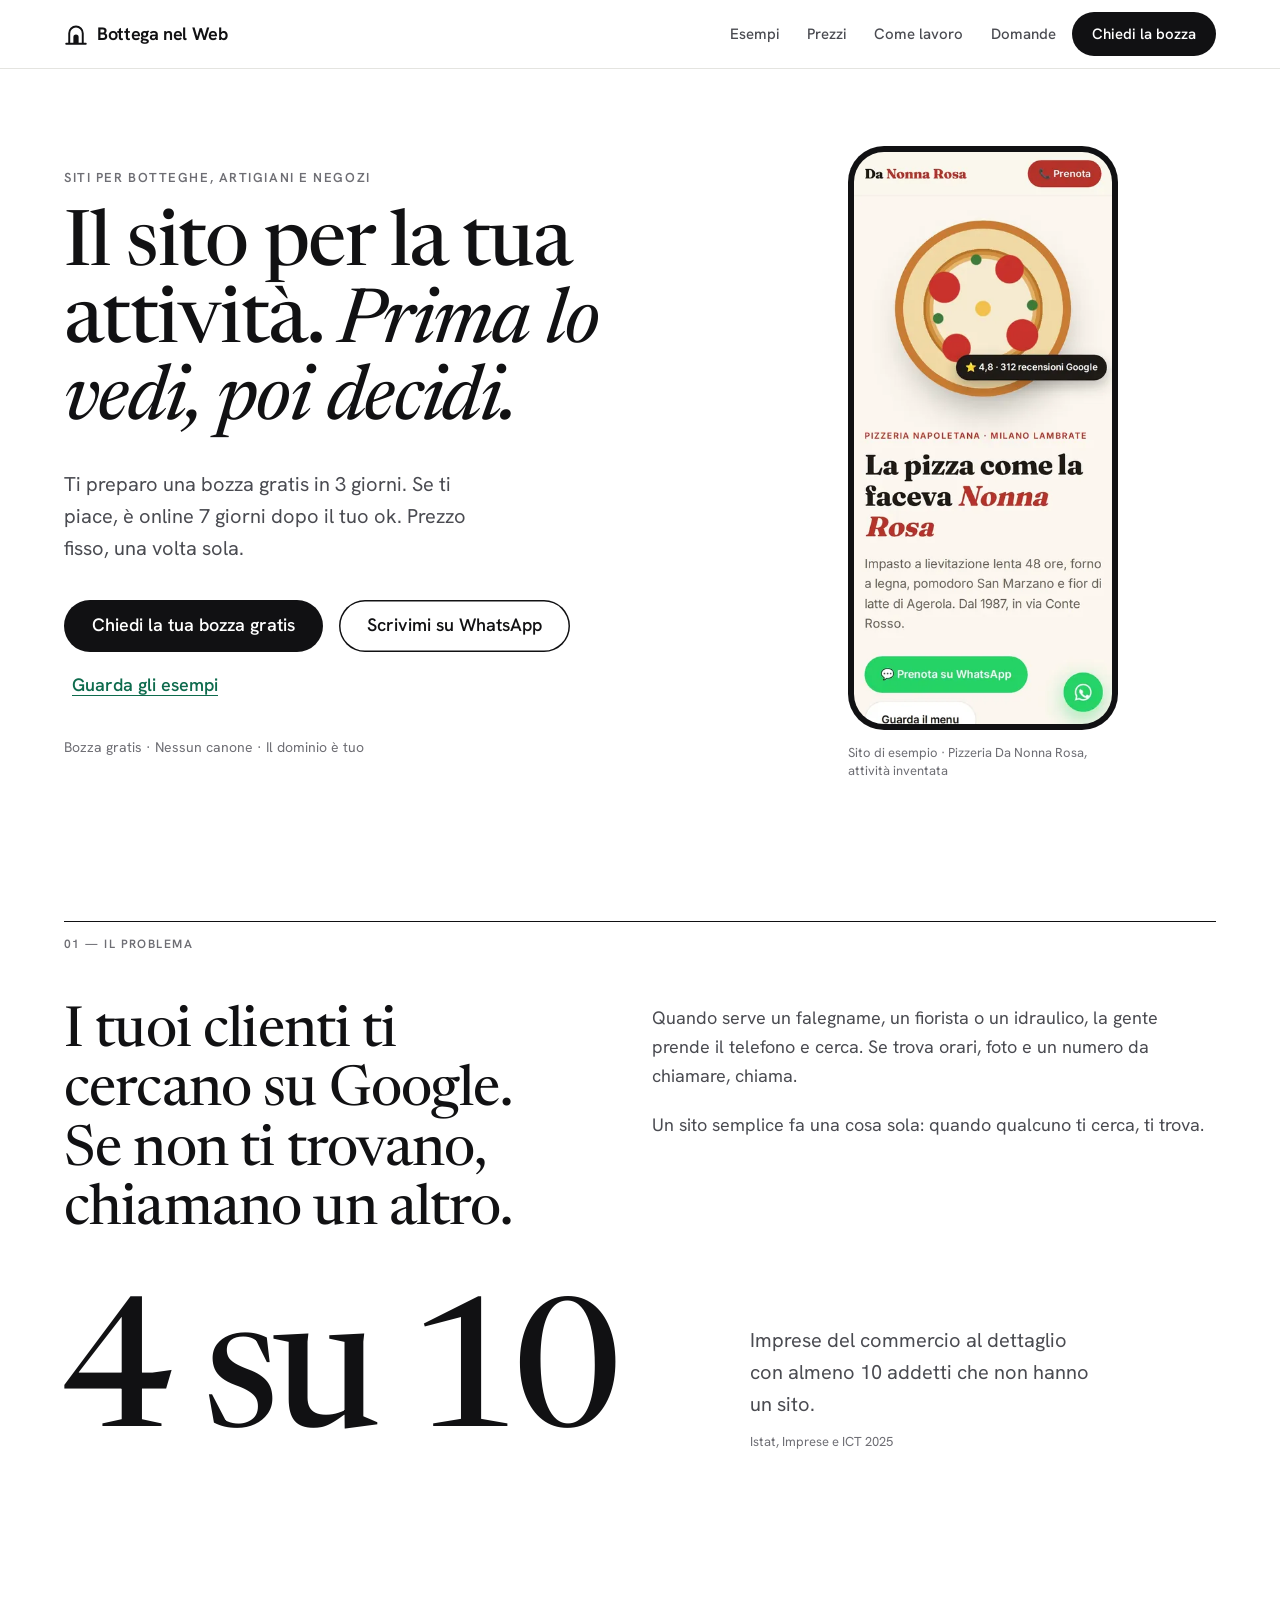
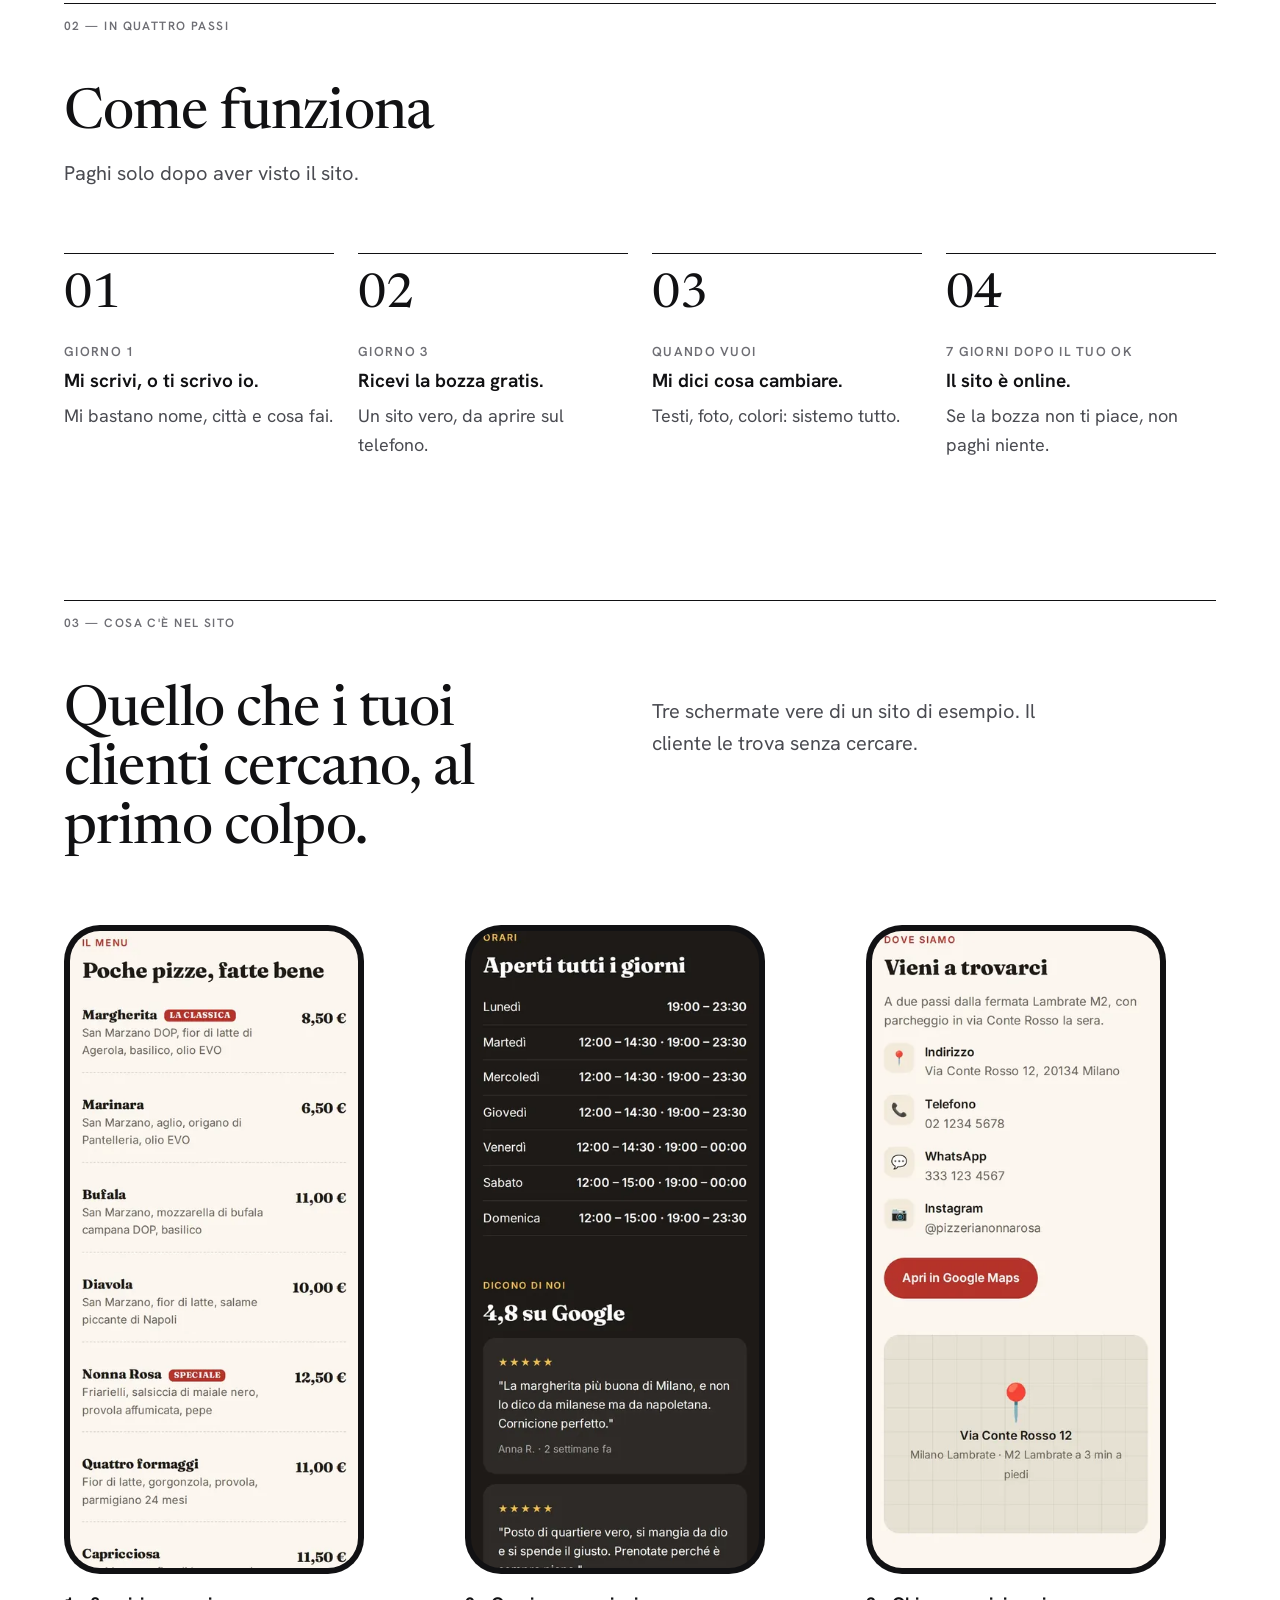
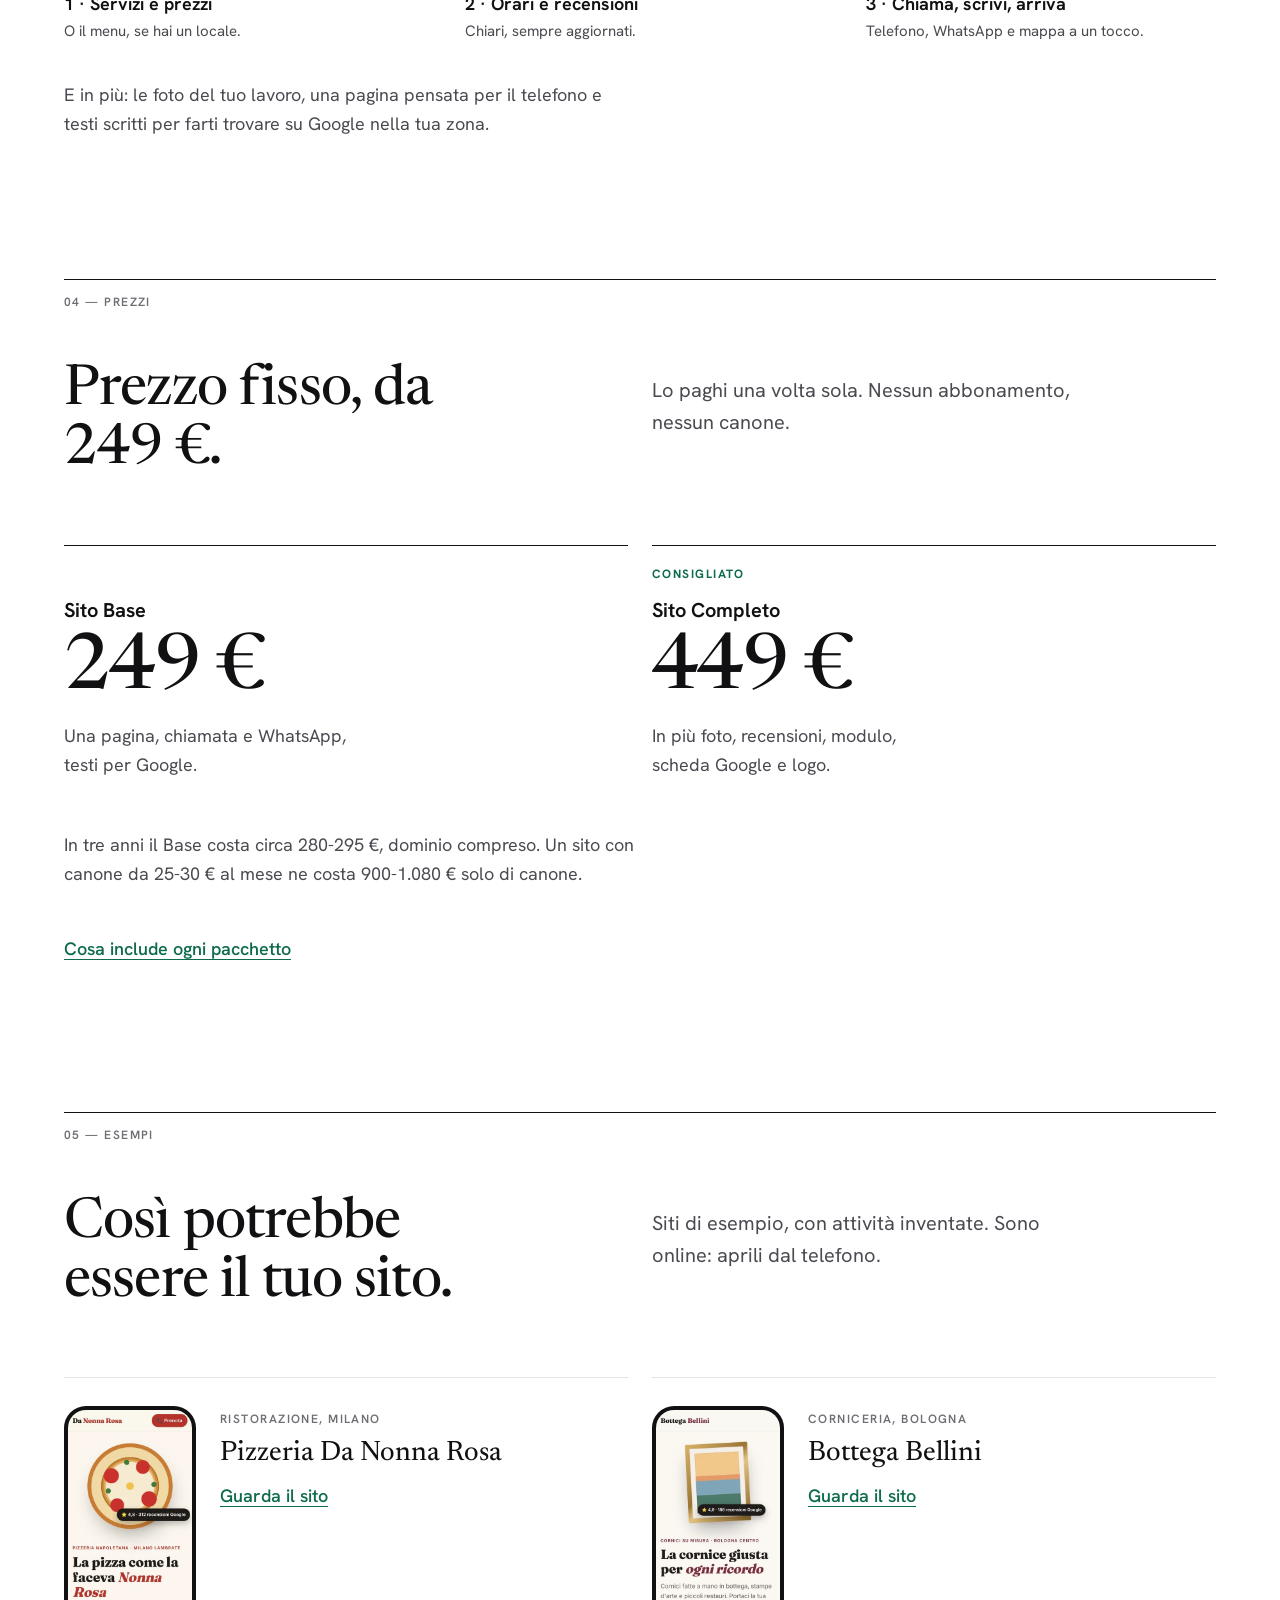
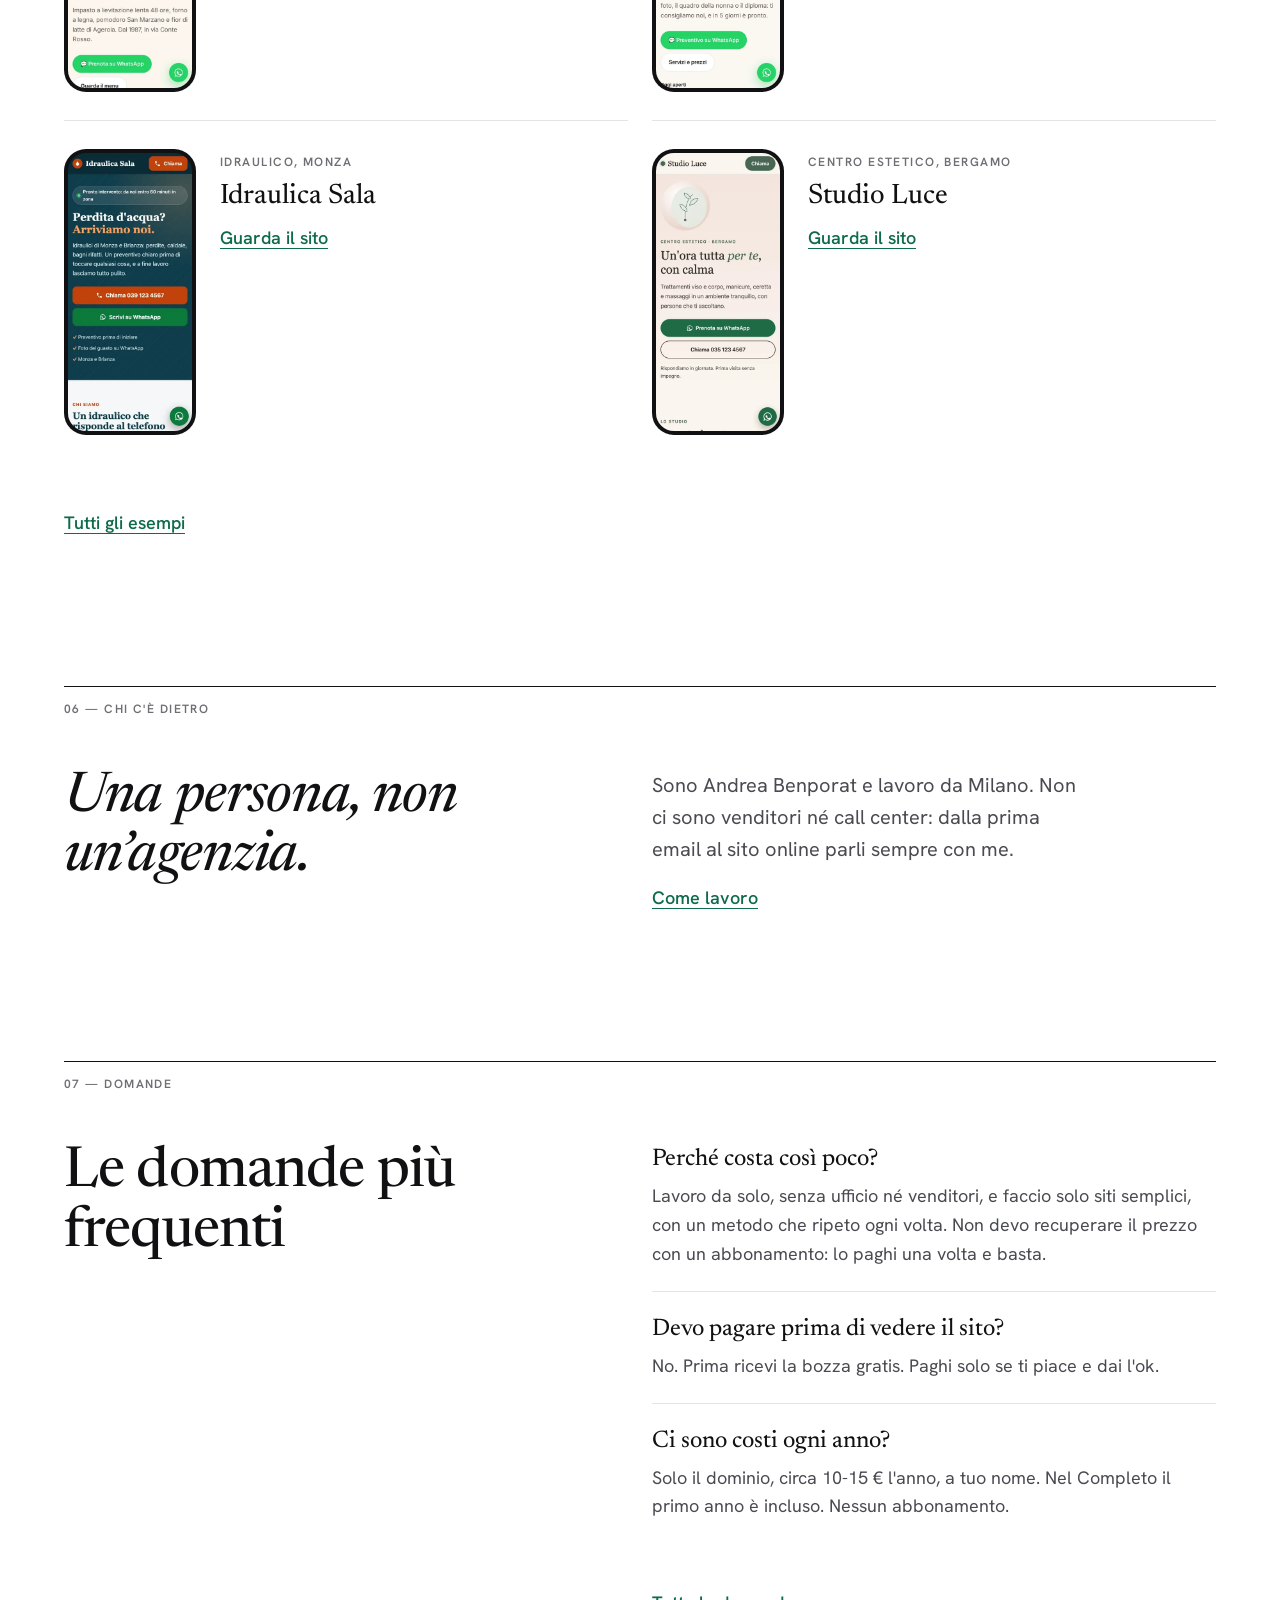
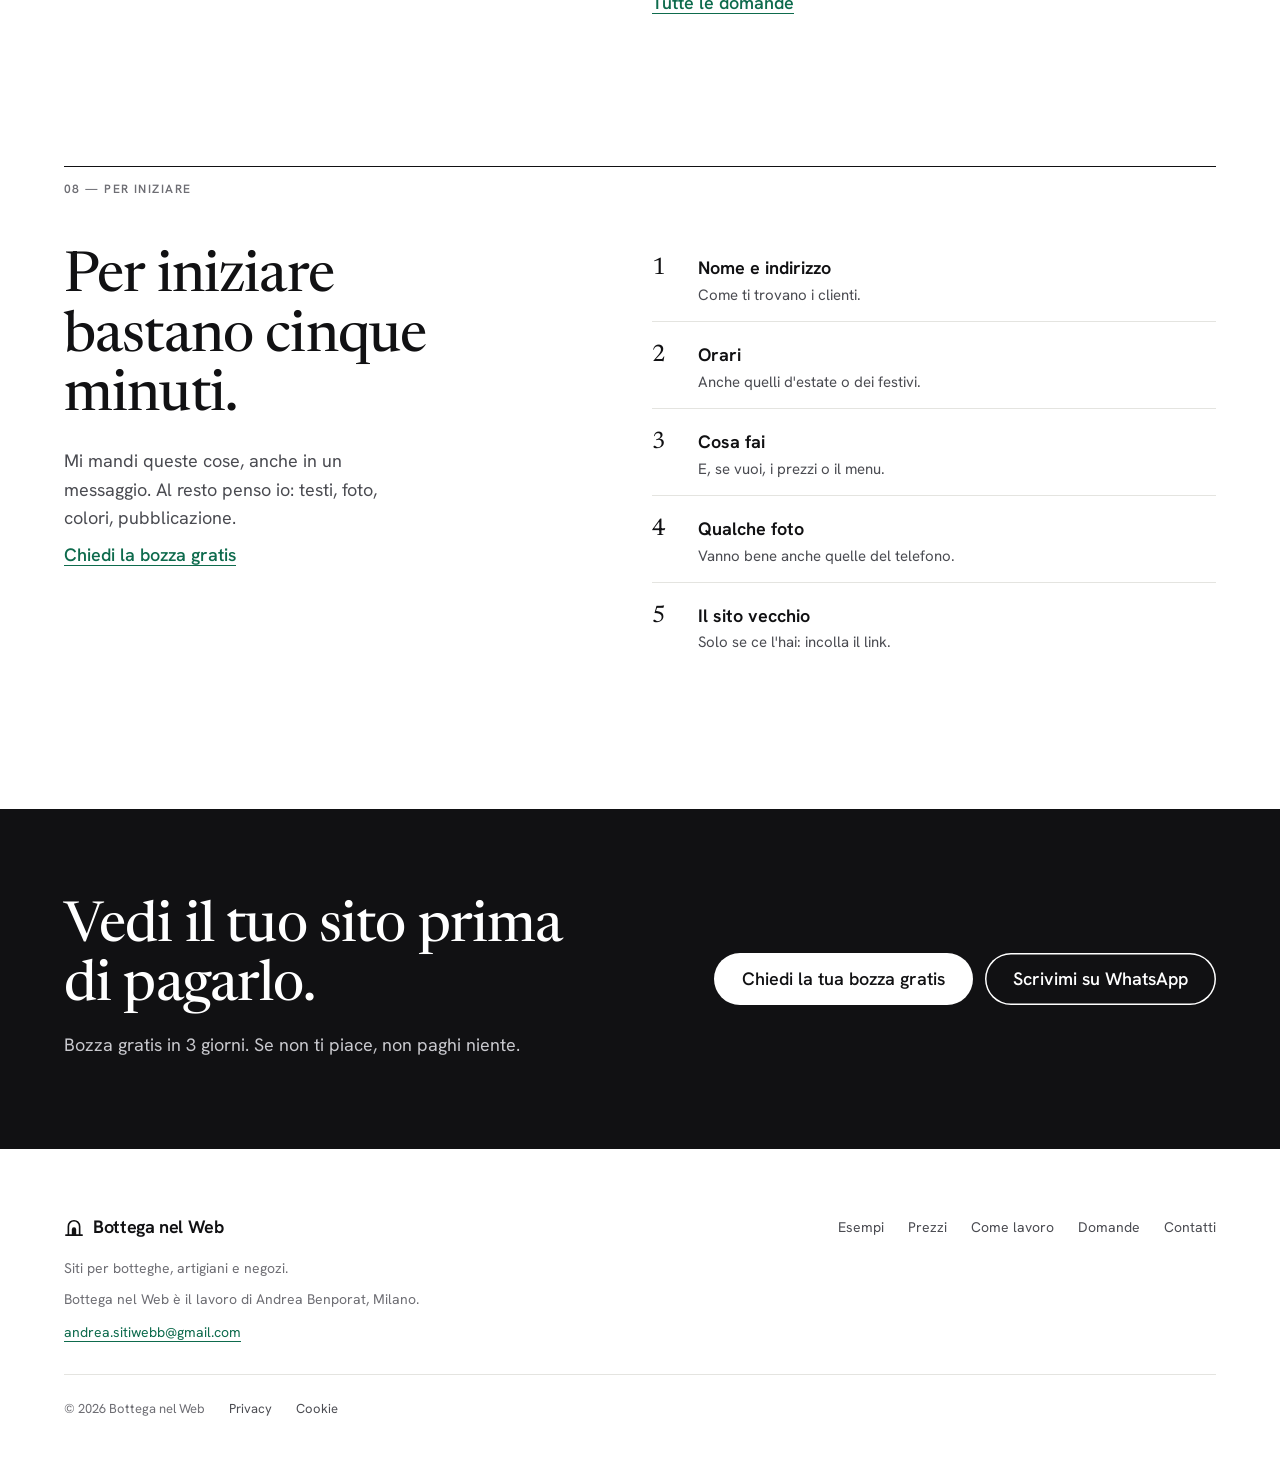
==== index.html @ 360e37e7 "Sito Bottega nel Web, stile Editoriale raffinato (anteprima)" ====
<!doctype html>
<html lang="it">
<head>
<meta charset="utf-8">
<meta name="viewport" content="width=device-width, initial-scale=1">
<title>Siti web per negozi e artigiani a prezzo fisso | Bottega nel Web</title>
<meta name="description" content="Un sito semplice e bello per la tua attività. Bozza gratis in 3 giorni, prezzo fisso, nessun abbonamento. Lo vedi prima di pagare.">
<meta name="robots" content="noindex, nofollow">
<meta name="theme-color" content="#FFFFFF">
<meta property="og:type" content="website">
<meta property="og:locale" content="it_IT">
<meta property="og:site_name" content="Bottega nel Web">
<meta property="og:title" content="Il sito per la tua attività. Prima lo vedi, poi decidi.">
<meta property="og:description" content="Bozza gratis in 3 giorni. Prezzo fisso, una volta sola.">
<meta property="og:url" content="https://benpo-python.github.io/bozza-sito-editoriale/">
<meta property="og:image" content="https://benpo-python.github.io/bozza-sito-editoriale/img/og-image.png">
<meta property="og:image:width" content="1200">
<meta property="og:image:height" content="630">
<meta property="og:image:alt" content="Bottega nel Web: il sito per la tua attività. Prima lo vedi, poi decidi.">
<meta name="twitter:card" content="summary_large_image">
<link rel="icon" href="img/favicon.svg" type="image/svg+xml">
<link rel="icon" href="img/favicon-32.png" sizes="32x32" type="image/png">
<link rel="apple-touch-icon" href="img/apple-touch-icon.png">
<link rel="preload" href="assets/font/newsreader.woff2" as="font" type="font/woff2" crossorigin>
<link rel="stylesheet" href="assets/stile.css">
<script type="application/ld+json">{"@context": "https://schema.org", "@type": "ProfessionalService", "name": "Bottega nel Web", "url": "https://benpo-python.github.io/bozza-sito-editoriale/", "email": "andrea.sitiwebb@gmail.com", "areaServed": {"@type": "Country", "name": "Italia"}, "description": "Siti web semplici per botteghe, artigiani e negozi. Bozza gratis in 3 giorni, prezzo fisso, nessun abbonamento.", "logo": "https://benpo-python.github.io/bozza-sito-editoriale/img/simbolo.svg"}</script>
</head>
<body>
<a class="skip" href="#contenuto">Vai al contenuto</a>
<nav class="barra" aria-label="Principale"><div class="wrap">
<a class="logo" href="./"><svg width="24" height="24" viewBox="0 0 32 32" aria-hidden="true"><path d="M7 29V15a9 9 0 0 1 18 0v14" fill="none" stroke="currentColor" stroke-width="2.6"/><path d="M3 29h26" stroke="currentColor" stroke-width="2.6" stroke-linecap="round"/><path d="M12.5 29v-9a3.5 3.5 0 0 1 7 0v9z" fill="currentColor"/></svg><span>Bottega nel Web</span></a>
<span class="spazio" aria-hidden="true"></span>
<div class="voci"><a href="esempi/">Esempi</a><a href="prezzi/">Prezzi</a><a href="come-lavoro/">Come lavoro</a><a href="domande/">Domande</a></div>
<a class="btn" href="contatti/">Chiedi la bozza</a>
<button class="apri" type="button" aria-label="Apri il menu" aria-expanded="false" aria-controls="menu"><svg width="18" height="12" viewBox="0 0 18 12" aria-hidden="true"><path d="M1 1h16M1 11h16" stroke="currentColor" stroke-width="1.8" stroke-linecap="round"/></svg></button>
</div></nav>
<div class="menu" id="menu" role="dialog" aria-modal="true" aria-label="Menu">
<div class="menu-testa"><a class="logo" href="./"><svg width="24" height="24" viewBox="0 0 32 32" aria-hidden="true"><path d="M7 29V15a9 9 0 0 1 18 0v14" fill="none" stroke="currentColor" stroke-width="2.6"/><path d="M3 29h26" stroke="currentColor" stroke-width="2.6" stroke-linecap="round"/><path d="M12.5 29v-9a3.5 3.5 0 0 1 7 0v9z" fill="currentColor"/></svg><span>Bottega nel Web</span></a>
<button class="apri chiudi" type="button" aria-label="Chiudi il menu" style="display:flex"><svg width="14" height="14" viewBox="0 0 14 14" aria-hidden="true"><path d="M1 1l12 12M13 1L1 13" stroke="currentColor" stroke-width="1.8" stroke-linecap="round"/></svg></button></div>
<nav aria-label="Menu da telefono"><a href="./">Home</a><a href="esempi/">Esempi</a><a href="prezzi/">Prezzi</a><a href="come-lavoro/">Come lavoro</a><a href="domande/">Domande</a><a href="contatti/">Contatti</a></nav>
<a class="btn" href="contatti/">Chiedi la tua bozza gratis</a></div>
<main id="contenuto">
<header class="hero"><div class="wrap">
<div class="hero-griglia">
<div class="hero-testo">
<p class="occhiello">Siti per botteghe, artigiani e negozi</p>
<h1 class="h1">Il sito per la tua attività. <em>Prima lo vedi, poi decidi.</em></h1>
<p class="lead">Ti preparo una bozza gratis in 3 giorni. Se ti piace, è online 7 giorni dopo il tuo ok. Prezzo fisso, una volta sola.</p>
<div class="azioni"><a class="btn" href="contatti/">Chiedi la tua bozza gratis</a><a class="btn btn-wa" href="https://wa.me/393755681862?text=Ciao%20Andrea%2C%20vorrei%20la%20bozza%20gratis%20per%E2%80%A6">Scrivimi su WhatsApp</a><a class="link" href="esempi/">Guarda gli esempi</a></div>
<p class="garanzie">Bozza gratis · Nessun canone · Il dominio è tuo</p>
</div>
<figure class="hero-fig"><div class="vetro"><img src="img/nr-hero.webp" srcset="img/nr-hero-400.webp 400w, img/nr-hero.webp 780w" sizes="(max-width: 900px) 220px, 300px" srcset="img/nr-hero-400.webp 400w, img/nr-hero.webp 780w" sizes="(max-width: 900px) 220px, 300px" alt="Sito di esempio della Pizzeria Da Nonna Rosa, visto da telefono" width="780" height="1688" fetchpriority="high"></div><figcaption>Sito di esempio · Pizzeria Da Nonna Rosa, attività inventata</figcaption></figure>
</div>
</div></header>

<section class="rv sez problema"><div class="wrap">
<p class="et"><span class="n">01</span><span class="sep"> — </span>Il problema</p>
<div class="sez-g">
<div class="sez-t"><h2 class="h2">I tuoi clienti ti cercano su Google. Se non ti trovano, chiamano un altro.</h2></div>
<div class="sez-c due"><p>Quando serve un falegname, un fiorista o un idraulico, la gente prende il telefono e cerca. Se trova orari, foto e un numero da chiamare, chiama.</p><p>Un sito semplice fa una cosa sola: quando qualcuno ti cerca, ti trova.</p></div>
</div>
<div class="dato"><p class="num">4 su 10</p><div class="dato-t"><p class="did">Imprese del commercio al dettaglio con almeno 10 addetti che non hanno un sito.</p><p class="fonte">Istat, Imprese e ICT 2025</p></div></div>
</div></section>

<section class="rv sez alt" id="come"><div class="wrap">
<p class="et"><span class="n">02</span><span class="sep"> — </span>In quattro passi</p>
<div class="sez-g"><div class="sez-t"><h2 class="h2">Come funziona</h2><p class="sub">Paghi solo dopo aver visto il sito.</p></div></div>
<ol class="passi">
<li><span class="quando">Giorno 1</span><b class="titolo">Mi scrivi, o ti scrivo io.</b><i class="pt" aria-hidden="true"></i><span class="desc">Mi bastano nome, città e cosa fai.</span></li>
<li><span class="quando">Giorno 3</span><b class="titolo">Ricevi la bozza gratis.</b><i class="pt" aria-hidden="true"></i><span class="desc">Un sito vero, da aprire sul telefono.</span></li>
<li><span class="quando">Quando vuoi</span><b class="titolo">Mi dici cosa cambiare.</b><i class="pt" aria-hidden="true"></i><span class="desc">Testi, foto, colori: sistemo tutto.</span></li>
<li><span class="quando">7 giorni dopo il tuo ok</span><b class="titolo">Il sito è online.</b><i class="pt" aria-hidden="true"></i><span class="desc">Se la bozza non ti piace, non paghi niente.</span></li>
</ol>
</div></section>

<section class="rv sez cosa"><div class="wrap">
<p class="et"><span class="n">03</span><span class="sep"> — </span>Cosa c'è nel sito</p>
<div class="sez-g"><div class="sez-t"><h2 class="h2">Quello che i tuoi clienti cercano, al primo colpo.</h2></div>
<div class="sez-c"><p class="sub">Tre schermate vere di un sito di esempio. Il cliente le trova senza cercare.</p></div></div>
</div>
<div class="riga" tabindex="0" role="group" aria-label="Tre schermate di un sito di esempio"><div class="riga-in">
<figure><div class="vetro"><img src="img/nr-menu.webp" srcset="img/nr-menu-400.webp 400w, img/nr-menu.webp 780w" sizes="(max-width: 900px) 220px, 300px" srcset="img/nr-menu-400.webp 400w, img/nr-menu.webp 780w" sizes="(max-width: 900px) 200px, 300px" alt="Il menu con i prezzi in un sito di esempio" width="780" height="1688" loading="lazy"></div><figcaption><b>Servizi e prezzi</b><span>O il menu, se hai un locale.</span></figcaption></figure>
<figure><div class="vetro"><img src="img/nr-orari.webp" srcset="img/nr-orari-400.webp 400w, img/nr-orari.webp 780w" sizes="(max-width: 900px) 220px, 300px" srcset="img/nr-orari-400.webp 400w, img/nr-orari.webp 780w" sizes="(max-width: 900px) 200px, 300px" alt="Gli orari e le recensioni Google in un sito di esempio" width="780" height="1688" loading="lazy"></div><figcaption><b>Orari e recensioni</b><span>Chiari, sempre aggiornati.</span></figcaption></figure>
<figure><div class="vetro"><img src="img/nr-dove.webp" srcset="img/nr-dove-400.webp 400w, img/nr-dove.webp 780w" sizes="(max-width: 900px) 220px, 300px" srcset="img/nr-dove-400.webp 400w, img/nr-dove.webp 780w" sizes="(max-width: 900px) 200px, 300px" alt="Indirizzo, telefono, WhatsApp e mappa in un sito di esempio" width="780" height="1688" loading="lazy"></div><figcaption><b>Chiama, scrivi, arriva</b><span>Telefono, WhatsApp e mappa a un tocco.</span></figcaption></figure>
</div></div>
<div class="wrap"><p class="piu">E in più: le foto del tuo lavoro, una pagina pensata per il telefono e testi scritti per farti trovare su Google nella tua zona.</p></div>
</section>

<section class="rv sez alt" id="prezzi"><div class="wrap">
<p class="et"><span class="n">04</span><span class="sep"> — </span>Prezzi</p>
<div class="sez-g"><div class="sez-t"><h2 class="h2">Prezzo fisso, da 249&nbsp;€.</h2></div>
<div class="sez-c"><p class="sub">Lo paghi una volta sola. Nessun abbonamento, nessun canone.</p></div></div>
<div class="cartelli">
<article class="cartello"><p class="cons" aria-hidden="true">&nbsp;</p><h3>Sito Base</h3><p class="prezzo">249 €</p><p class="rg">Una pagina, chiamata e WhatsApp, testi per Google.</p></article>
<article class="cartello consigliato"><p class="cons">Consigliato</p><h3>Sito Completo</h3><p class="prezzo">449 €</p><p class="rg">In più foto, recensioni, modulo, scheda Google e logo.</p></article>
</div>
<p class="riga-anni">In tre anni il Base costa circa 280-295 €, dominio compreso. Un sito con canone da 25-30 € al mese ne costa 900-1.080 € solo di canone.</p>
<p class="vai-link"><a class="link" href="prezzi/">Cosa include ogni pacchetto</a></p>
</div></section>

<section class="rv sez" id="esempi"><div class="wrap">
<p class="et"><span class="n">05</span><span class="sep"> — </span>Esempi</p>
<div class="sez-g"><div class="sez-t"><h2 class="h2">Così potrebbe essere il tuo sito.</h2></div>
<div class="sez-c"><p class="sub">Siti di esempio, con attività inventate. Sono online: aprili dal telefono.</p></div></div>
<div class="demo"><a class="demo-c" href="https://benpo-python.github.io/demo-pizzeria/"><div class="vetro"><img src="img/nr-hero.webp" srcset="img/nr-hero-400.webp 400w, img/nr-hero.webp 780w" sizes="(max-width: 900px) 220px, 300px" srcset="img/nr-hero-400.webp 400w, img/nr-hero.webp 780w" sizes="(max-width: 900px) 150px, 150px" alt="Pagina iniziale del sito di esempio Da Nonna Rosa" width="780" height="1688" loading="lazy"></div><span class="demo-t"><span class="cat">Ristorazione, Milano</span><span class="nome">Pizzeria Da Nonna Rosa</span><span class="vai">Guarda il sito</span></span></a><a class="demo-c" href="https://benpo-python.github.io/negozio-demo/"><div class="vetro"><img src="img/bl-hero.webp" srcset="img/bl-hero-400.webp 400w, img/bl-hero.webp 780w" sizes="(max-width: 900px) 220px, 300px" srcset="img/bl-hero-400.webp 400w, img/bl-hero.webp 780w" sizes="(max-width: 900px) 150px, 150px" alt="Pagina iniziale del sito di esempio Bottega Bellini" width="780" height="1688" loading="lazy"></div><span class="demo-t"><span class="cat">Corniceria, Bologna</span><span class="nome">Bottega Bellini</span><span class="vai">Guarda il sito</span></span></a><a class="demo-c" href="https://benpo-python.github.io/demo-idraulico/"><div class="vetro"><img src="img/id-hero.webp" srcset="img/id-hero-400.webp 400w, img/id-hero.webp 780w" sizes="(max-width: 900px) 220px, 300px" srcset="img/id-hero-400.webp 400w, img/id-hero.webp 780w" sizes="(max-width: 900px) 150px, 150px" alt="Pagina iniziale del sito di esempio Idraulica Sala" width="780" height="1688" loading="lazy"></div><span class="demo-t"><span class="cat">Idraulico, Monza</span><span class="nome">Idraulica Sala</span><span class="vai">Guarda il sito</span></span></a><a class="demo-c" href="https://benpo-python.github.io/demo-estetica/"><div class="vetro"><img src="img/es-hero.webp" srcset="img/es-hero-400.webp 400w, img/es-hero.webp 780w" sizes="(max-width: 900px) 220px, 300px" srcset="img/es-hero-400.webp 400w, img/es-hero.webp 780w" sizes="(max-width: 900px) 150px, 150px" alt="Pagina iniziale del sito di esempio Studio Luce" width="780" height="1688" loading="lazy"></div><span class="demo-t"><span class="cat">Centro estetico, Bergamo</span><span class="nome">Studio Luce</span><span class="vai">Guarda il sito</span></span></a></div>
<p class="vai-link"><a class="link" href="esempi/">Tutti gli esempi</a></p>
</div></section>

<section class="rv sez alt chi"><div class="wrap">
<p class="et"><span class="n">06</span><span class="sep"> — </span>Chi c'è dietro</p>
<div class="sez-g"><div class="sez-t"><h2 class="h2">Una persona, non un&rsquo;agenzia.</h2></div>
<div class="sez-c"><p class="p">Sono Andrea Benporat e lavoro da Milano. Non ci sono venditori né call center: dalla prima email al sito online parli sempre con me.</p><p><a class="link" href="come-lavoro/">Come lavoro</a></p></div></div>
</div></section>

<section class="rv sez" id="domande"><div class="wrap">
<p class="et"><span class="n">07</span><span class="sep"> — </span>Domande</p>
<div class="sez-g"><div class="sez-t"><h2 class="h2">Le domande più frequenti</h2></div>
<div class="sez-c"><div class="domande">
<div><h3>Perché costa così poco?</h3><p>Lavoro da solo, senza ufficio né venditori, e faccio solo siti semplici, con un metodo che ripeto ogni volta. Non devo recuperare il prezzo con un abbonamento: lo paghi una volta e basta.</p></div>
<div><h3>Devo pagare prima di vedere il sito?</h3><p>No. Prima ricevi la bozza gratis. Paghi solo se ti piace e dai l'ok.</p></div>
<div><h3>Ci sono costi ogni anno?</h3><p>Solo il dominio, circa 10-15 € l'anno, a tuo nome. Nel Completo il primo anno è incluso. Nessun abbonamento.</p></div>
</div><p class="vai-link"><a class="link" href="domande/">Tutte le domande</a></p></div></div>
</div></section>

<section class="rv sez alt"><div class="wrap">
<p class="et"><span class="n">08</span><span class="sep"> — </span>Per iniziare</p>
<div class="sez-g serve">
<div class="sez-t"><h2 class="h2">Per iniziare bastano cinque minuti.</h2><p class="p">Mi mandi queste cose, anche in un messaggio. Al resto penso io: testi, foto, colori, pubblicazione.</p><p><a class="link" href="contatti/">Chiedi la bozza gratis</a></p></div>
<ol class="sez-c elenco">
<li><span class="nn">1</span><span><b>Nome e indirizzo</b><small>Come ti trovano i clienti.</small></span></li>
<li><span class="nn">2</span><span><b>Orari</b><small>Anche quelli d'estate o dei festivi.</small></span></li>
<li><span class="nn">3</span><span><b>Cosa fai</b><small>E, se vuoi, i prezzi o il menu.</small></span></li>
<li><span class="nn">4</span><span><b>Qualche foto</b><small>Vanno bene anche quelle del telefono.</small></span></li>
<li><span class="nn">5</span><span><b>Il sito vecchio</b><small>Solo se ce l'hai: incolla il link.</small></span></li>
</ol></div>
</div></section>

<section class="rv scura"><div class="wrap chiusura">
<div><h2 class="h2">Vedi il tuo sito prima di pagarlo.</h2><p>Bozza gratis in 3 giorni. Se non ti piace, non paghi niente.</p></div>
<div class="chiusura-az"><a class="btn btn-chiaro" href="contatti/">Chiedi la tua bozza gratis</a><a class="btn btn-wa" href="https://wa.me/393755681862?text=Ciao%20Andrea%2C%20vorrei%20la%20bozza%20gratis%20per%E2%80%A6">Scrivimi su WhatsApp</a></div>
</div></section>

</main>
<footer class="piede"><div class="wrap">
<div class="riga1"><div class="marchio"><a class="logo" href="./"><svg width="20" height="20" viewBox="0 0 32 32" aria-hidden="true"><path d="M7 29V15a9 9 0 0 1 18 0v14" fill="none" stroke="currentColor" stroke-width="2.6"/><path d="M3 29h26" stroke="currentColor" stroke-width="2.6" stroke-linecap="round"/><path d="M12.5 29v-9a3.5 3.5 0 0 1 7 0v9z" fill="currentColor"/></svg><span>Bottega nel Web</span></a><p>Siti per botteghe, artigiani e negozi.</p><p>Bottega nel Web è il lavoro di Andrea Benporat, Milano.</p><a class="mail" href="mailto:andrea.sitiwebb@gmail.com">andrea.sitiwebb@gmail.com</a></div>
<nav class="nav" aria-label="Piè di pagina"><a href="esempi/">Esempi</a><a href="prezzi/">Prezzi</a><a href="come-lavoro/">Come lavoro</a><a href="domande/">Domande</a><a href="contatti/">Contatti</a></nav></div>
<div class="riga2"><span>© 2026 Bottega nel Web</span><a href="privacy/">Privacy</a><a href="cookie/">Cookie</a><!-- DA INSERIRE: P.IVA, se/quando aperta (vedi 01-piano/sito-ufficiale-LANCIO.md) --></div>
</div></footer>
<div class="fissa" id="fissa"><a class="btn" href="contatti/">Chiedi la bozza gratis</a><a class="btn btn-wa" href="https://wa.me/393755681862?text=Ciao%20Andrea%2C%20vorrei%20la%20bozza%20gratis%20per%E2%80%A6">WhatsApp</a></div>
<script>
(function(){var r=document.querySelectorAll(".rv");if(!("IntersectionObserver" in window)||matchMedia("(prefers-reduced-motion:reduce)").matches){r.forEach(function(e){e.classList.add("in")});return}document.documentElement.classList.add("js");var o=new IntersectionObserver(function(l){l.forEach(function(x){if(x.isIntersecting){x.target.classList.add("in");o.unobserve(x.target)}})},{threshold:.12});r.forEach(function(e){o.observe(e)})})();
(function(){var m=document.getElementById("menu"),a=document.querySelector(".barra .apri"),c=m.querySelector(".chiudi");
function t(o){m.classList.toggle("aperto",o);a.setAttribute("aria-expanded",o);document.body.style.overflow=o?"hidden":"";(o?c:a).focus()}
a.addEventListener("click",function(){t(true)});c.addEventListener("click",function(){t(false)});
document.addEventListener("keydown",function(e){if(e.key==="Escape"&&m.classList.contains("aperto"))t(false)});
m.addEventListener("click",function(e){if(e.target.closest("a"))t(false)});})();
</script>
<script>
(function(){var b=document.querySelector(".hero .azioni .btn"),f=document.getElementById("fissa");
if(!b||!f||!("IntersectionObserver" in window))return;
f.classList.add("nascosta");
new IntersectionObserver(function(l){f.classList.toggle("nascosta",l[0].isIntersecting)}).observe(b);})();
</script>
</body>
</html>
---- assets/stile.css ----
/* Bottega nel Web: stile "Editoriale raffinato", tutte le pagine */
@font-face{font-family:"Newsreader";src:url("font/newsreader.woff2") format("woff2");font-weight:450;font-style:normal;font-display:swap}
@font-face{font-family:"Newsreader";src:url("font/newsreader-italic.woff2") format("woff2");font-weight:450;font-style:italic;font-display:swap}
@font-face{font-family:"Newsreader Fallback";src:local("Georgia");size-adjust:90%;ascent-override:95%;descent-override:30%;line-gap-override:0%}
@font-face{font-family:"Hanken Grotesk";src:url("font/HankenGrotesk-var.woff2") format("woff2");font-weight:100 900;font-style:normal;font-display:swap}
:root{
  --fondo:#FFFFFF; --alt:#F4F4F1;
  --inchiostro:#111113; --t2:#4A4B51; --t3:#6E6E74;
  --linea:#E4E4E0; --linea-forte:#111113;
  --accento:#0E6B4D;
  --serif:"Newsreader", "Newsreader Fallback", Georgia, serif;
  --sans:"Hanken Grotesk", system-ui, sans-serif;
  --w:1200px;
  --gap:clamp(80px,11vw,144px);
}
*,*::before,*::after{box-sizing:border-box}
html{-webkit-text-size-adjust:100%;scroll-behavior:smooth}
@media (prefers-reduced-motion:reduce){html{scroll-behavior:auto}}
body{margin:0;background:var(--fondo);color:var(--inchiostro);font:400 17px/1.6 var(--sans);-webkit-font-smoothing:antialiased;overflow-x:hidden}
@media (min-width:1024px){body{font-size:18px}}
img{max-width:100%}
a{color:var(--accento);text-underline-offset:4px}
h1,h2,h3,p,ol,ul,figure,dl{margin:0}
ol,ul{padding:0;list-style:none}
:focus-visible{outline:3px solid var(--accento);outline-offset:3px;border-radius:4px}
.skip{position:absolute;left:12px;top:-60px;background:var(--inchiostro);color:#fff;padding:10px 16px;border-radius:999px;z-index:100;text-decoration:none}
.skip:focus{top:12px}
.wrap{max-width:var(--w);margin:0 auto;padding:0 24px}

/* tipografia */
.h1{font-family:var(--serif);font-weight:450;font-optical-sizing:auto;font-size:clamp(44px,6vw,88px);line-height:1;letter-spacing:-.02em}
.h1 em{font-style:italic}
.h2{font-family:var(--serif);font-weight:450;font-optical-sizing:auto;font-size:clamp(34px,4.4vw,60px);line-height:1.05;letter-spacing:-.015em}
.et{margin-top:0;padding-top:14px;border-top:1px solid var(--linea-forte);font-weight:600;font-size:12px;line-height:1.4;text-transform:uppercase;letter-spacing:.12em;color:var(--t3)}
.lead{margin-top:28px;max-width:38ch;font-size:20px;color:var(--t2)}
.sub{color:var(--t2);font-size:20px;max-width:38ch}
.p{color:var(--t2)}

/* pulsanti e link */
.btn{display:inline-flex;align-items:center;justify-content:center;min-height:52px;padding:0 28px;border-radius:999px;background:var(--inchiostro);color:#fff;font-weight:550;text-decoration:none;white-space:nowrap;border:0;transition:background .15s}
.btn:hover{background:#2c2d33}
.btn-wa{background:#fff;color:var(--inchiostro);box-shadow:inset 0 0 0 1.5px var(--inchiostro)}
.btn-wa:hover{background:var(--alt)}
.link{display:inline-flex;align-items:center;min-height:44px;color:var(--accento);font-weight:550;text-decoration:underline;text-underline-offset:4px}
.link:hover{text-decoration-thickness:2px}

/* barra */
.barra{border-bottom:1px solid var(--linea);background:var(--fondo)}
.barra .wrap{height:68px;display:flex;align-items:center;gap:16px}
.logo{flex:0 0 auto;display:flex;align-items:center;gap:9px;min-height:44px;color:var(--inchiostro);text-decoration:none;font-weight:650;font-size:18px;letter-spacing:-.02em}
.barra .spazio{flex:1 1 0}
.barra .voci{display:flex;align-items:center;gap:28px}
.barra .voci a{color:var(--t2);font-weight:500;text-decoration:none;font-size:15px;min-height:44px;display:inline-flex;align-items:center}
.barra .voci a:hover{color:var(--inchiostro)}
.barra .btn{min-height:44px;padding:0 20px;font-size:15px}
.apri{display:none;width:44px;height:44px;border:0;border-radius:22px;background:var(--alt);color:var(--inchiostro);align-items:center;justify-content:center;cursor:pointer;padding:0}
@media (max-width:820px){.barra .voci{display:none}.apri{display:flex}}
@media (max-width:560px){.barra .btn{display:none}}

/* menu da telefono */
.menu{position:fixed;inset:0;z-index:60;background:var(--fondo);display:none;flex-direction:column;padding:0 24px 32px;overflow-y:auto}
.menu.aperto{display:flex}
.menu-testa{height:68px;flex:0 0 auto;display:flex;align-items:center;justify-content:space-between}
.menu nav{margin:32px 0}
.menu nav a{display:block;padding:12px 0;border-bottom:1px solid var(--linea);color:var(--inchiostro);text-decoration:none;font-family:var(--serif);font-weight:450;font-size:34px;letter-spacing:-.015em}
.menu .btn{margin-top:auto;min-height:54px}

/* barra fissa, solo telefono */
.fissa{display:none}
@media (max-width:820px){
  .fissa{display:flex;gap:8px;position:fixed;left:0;right:0;bottom:0;z-index:40;padding:10px 16px calc(10px + env(safe-area-inset-bottom));background:var(--fondo);border-top:1px solid var(--linea);transition:transform .25s ease,visibility 0s}
  .fissa .btn{flex:1 1 auto;min-width:0;padding:0 12px;font-size:15px}
  .fissa .btn-wa{flex:0 0 auto;padding:0 16px}
  .fissa.nascosta{transform:translateY(110%);visibility:hidden;transition:transform .25s ease,visibility 0s .25s}
  body{padding-bottom:76px}
}

/* telefono */
.vetro,.phone{aspect-ratio:390/844;border-radius:36px;background:var(--inchiostro);padding:6px;overflow:hidden}
.vetro img,.phone img{display:block;width:100%;height:100%;object-fit:cover;object-position:top;border-radius:30px}

/* hero */
.hero{padding:clamp(40px,6vw,88px) 0 0}
.hero-griglia{display:grid;grid-template-columns:repeat(12,1fr);gap:48px 24px;align-items:center}
.hero-testo{grid-column:1/8}
.hero-fig{grid-column:9/12;justify-self:end;width:100%;max-width:340px}
.occhiello{font-size:13px;font-weight:600;text-transform:uppercase;letter-spacing:.12em;color:var(--t3)}
.hero .h1{margin-top:20px;max-width:12ch}
.azioni{margin-top:36px;display:flex;flex-wrap:wrap;align-items:center;gap:12px 16px}
.azioni .link{margin-left:8px}
.garanzie{margin-top:28px;font-size:14px;color:var(--t3)}
.hero-fig figcaption{margin-top:14px;font-size:13px;color:var(--t3);line-height:1.4}
@media (max-width:900px){
  .hero-testo,.hero-fig{grid-column:1/-1}
  .hero-fig{justify-self:start;width:min(70vw,300px)}
  .azioni .link{margin-left:0}
}

/* sezioni */
.sez{padding-top:var(--gap)}
.sez-g{margin-top:clamp(36px,4vw,56px);display:grid;grid-template-columns:repeat(12,1fr);gap:28px 24px}
.sez-t{grid-column:1/6}
.sez-c{grid-column:7/13}
@media (max-width:900px){.sez-t,.sez-c{grid-column:1/-1}}
.vai-link{margin-top:clamp(28px,3vw,40px)}
.sez.alt{background:transparent}

/* il problema */
.due{display:grid;gap:20px;align-content:start;color:var(--t2)}
.dato{margin-top:clamp(40px,5vw,72px);display:grid;grid-template-columns:repeat(12,1fr);gap:20px 24px;align-items:end}
.num{grid-column:1/8;font-family:var(--serif);font-weight:450;font-variant-numeric:lining-nums;font-size:clamp(96px,14vw,200px);line-height:.88;letter-spacing:-.03em}
.dato-t{grid-column:8/13;padding-bottom:10px}
.did{font-size:20px;color:var(--t2);max-width:32ch}
.fonte{margin-top:12px;font-size:13px;color:var(--t3)}
@media (max-width:900px){.num,.dato-t{grid-column:1/-1}}

/* come funziona */
.passi{counter-reset:p;margin-top:clamp(40px,5vw,64px);display:grid;grid-template-columns:repeat(4,1fr);gap:40px 24px}
.passi li{display:flex;flex-direction:column;border-top:1px solid var(--linea-forte);padding-top:18px}
.passi li::before{counter-increment:p;content:counter(p,decimal-leading-zero);font-family:var(--serif);font-weight:450;font-variant-numeric:lining-nums;font-size:48px;line-height:1;margin-bottom:22px}
.passi .quando{font-size:13px;font-weight:600;text-transform:uppercase;letter-spacing:.1em;color:var(--t3)}
.passi .titolo{margin-top:6px;font-weight:650;font-size:19px;line-height:1.3}
.passi .desc{margin-top:8px;color:var(--t2)}
.passi .pt{display:none}
@media (max-width:900px){.passi{grid-template-columns:1fr 1fr}}
@media (max-width:560px){.passi{grid-template-columns:1fr}}

/* cosa c'è nel sito */
.riga{margin-top:clamp(40px,5vw,64px)}
.riga figure{counter-increment:f}
.riga-in{counter-reset:f;max-width:var(--w);margin:0 auto;padding:0 24px;display:grid;grid-template-columns:repeat(3,1fr);gap:24px clamp(24px,4vw,64px)}
.riga figure .vetro{max-width:300px}
.riga figcaption{margin-top:16px}
.riga figcaption b{display:block;font-weight:650}
.riga figcaption b::before{content:counter(f) " · "}
.riga figcaption span{display:block;font-size:15px;color:var(--t2)}
.piu{margin-top:clamp(28px,3vw,44px);max-width:56ch;color:var(--t2)}
@media (max-width:900px){
  .riga{overflow-x:auto;scroll-snap-type:x mandatory;-webkit-overflow-scrolling:touch;padding-bottom:8px}
  .riga-in{display:flex;width:max-content;max-width:none;margin:0;gap:20px}
  .riga figure{width:min(62vw,260px);scroll-snap-align:start}
}

/* prezzi */
.cartelli{margin-top:clamp(40px,5vw,64px);display:grid;grid-template-columns:1fr 1fr;gap:32px 24px}
.cartello{border-top:1px solid var(--linea-forte);padding-top:18px}
.cons{min-height:20px;font-size:12px;font-weight:700;text-transform:uppercase;letter-spacing:.12em;color:var(--accento);line-height:20px}
.cartello h3{margin-top:10px;font-weight:650;font-size:20px}
.prezzo{margin-top:6px;font-family:var(--serif);font-weight:450;font-variant-numeric:lining-nums;font-size:clamp(56px,6vw,84px);line-height:1;letter-spacing:-.02em}
.rg{margin-top:14px;color:var(--t2);max-width:30ch}
.riga-anni{margin-top:clamp(36px,4vw,56px);max-width:60ch;color:var(--t2)}
@media (max-width:640px){.cartelli{grid-template-columns:1fr}}

/* esempi */
.demo{margin-top:clamp(40px,5vw,64px);display:grid;grid-template-columns:1fr 1fr;gap:0 24px}
.demo-c{display:flex;align-items:flex-start;gap:24px;padding:28px 0;border-top:1px solid var(--linea);color:var(--inchiostro);text-decoration:none}
.demo-c .vetro{flex:0 0 clamp(96px,11vw,132px);border-radius:22px;padding:4px}
.demo-c .vetro img,.phone img{border-radius:18px}
.demo-t{display:flex;flex-direction:column;padding-top:4px}
.demo-t .cat{font-size:12px;font-weight:600;text-transform:uppercase;letter-spacing:.12em;color:var(--t3)}
.demo-t .nome{margin-top:8px;font-family:var(--serif);font-weight:450;font-size:28px;line-height:1.15}
.demo-t .vai{margin-top:12px;color:var(--accento);font-weight:550;text-decoration:underline;text-underline-offset:4px}
.demo-c:hover .vai{text-decoration-thickness:2px}
@media (max-width:760px){.demo{grid-template-columns:1fr}}

/* chi c'è dietro */
.chi .h2{font-style:italic}
.chi .p{font-size:20px;color:var(--t2);max-width:40ch;margin-bottom:12px}

/* domande */
.domande>div{padding:22px 0;border-top:1px solid var(--linea)}
.domande>div:first-child{border-top:0;padding-top:0}
.domande h3{font-family:var(--serif);font-weight:450;font-size:24px;line-height:1.25}
.domande p{margin-top:8px;color:var(--t2)}

/* per iniziare */
.serve .sez-t .p{margin-top:20px;max-width:34ch}
.elenco li{display:flex;gap:18px;align-items:baseline;padding:14px 0;border-top:1px solid var(--linea)}
.elenco li:first-child{border-top:0;padding-top:0}
.elenco .nn{flex:0 0 28px;font-family:var(--serif);font-size:24px;font-variant-numeric:lining-nums}
.elenco b{display:block;font-weight:650}
.elenco small{display:block;font-size:15px;color:var(--t2)}

/* fascia finale */
.scura{margin-top:var(--gap);background:var(--inchiostro);color:#fff;padding:clamp(56px,7vw,96px) 0}
.scura :focus-visible{outline-color:#fff}
.chiusura{display:flex;flex-wrap:wrap;align-items:center;justify-content:space-between;gap:32px 48px}
.scura .h2{max-width:16ch}
.scura p{margin-top:16px;color:#C9C9CE}
.chiusura-az{display:flex;flex-wrap:wrap;gap:12px}
.btn-chiaro{background:#fff;color:var(--inchiostro)}
.btn-chiaro:hover{background:var(--alt)}
.scura .btn-wa{background:transparent;color:#fff;box-shadow:inset 0 0 0 1.5px #fff}
.scura .btn-wa:hover{background:#26262a}

/* piè di pagina */
.piede{padding:56px 0 40px;font-size:14px;color:var(--t3)}
.piede .riga1{display:flex;flex-wrap:wrap;justify-content:space-between;gap:28px 48px}
.piede .marchio p{margin-top:8px}
.piede .marchio .logo{margin-bottom:4px}
.piede .mail{display:inline-flex;align-items:center;min-height:44px;color:var(--accento)}
.piede .nav{display:flex;flex-wrap:wrap;gap:0 24px;align-content:flex-start}
.piede .nav a,.piede .riga2 a{display:inline-flex;align-items:center;min-height:44px;color:var(--t2);text-decoration:none}
.piede .nav a:hover,.piede .riga2 a:hover{text-decoration:underline;text-underline-offset:4px}
.piede .riga2{margin-top:20px;padding-top:12px;border-top:1px solid var(--linea);display:flex;flex-wrap:wrap;align-items:center;gap:0 24px;font-size:13px}

/* comparsa al passaggio */
.js .rv{opacity:0;transform:translateY(22px);transition:opacity .7s ease,transform .7s ease}
.js .rv.in{opacity:1;transform:none}

/* ================= pagine interne ================= */
[hidden]{display:none!important}
.vh{position:absolute;width:1px;height:1px;margin:-1px;padding:0;overflow:hidden;clip:rect(0 0 0 0);white-space:nowrap;border:0}
.esca{position:absolute;left:-9999px}
.barra .voci a[aria-current]{color:var(--inchiostro);font-weight:700}
.h1p{letter-spacing:-.02em}
.h1p{font-family:var(--serif);font-weight:450;font-size:clamp(40px,5vw,72px);line-height:1.04;letter-spacing:-.025em}
.lead2{margin-top:18px;max-width:46ch;color:var(--t2);font-size:clamp(17px,1.35vw,20px)}
.sez-pag{padding:clamp(56px,7vw,96px) 0}
.sez-pag.sez-bordo .wrap{border-top:1px solid var(--linea-forte);padding-top:20px}
.pag{padding:clamp(56px,7vw,96px) 0 clamp(24px,3vw,40px)}
.sez-pag .sub{margin-top:12px}
.fondo-alt{background:var(--alt);padding-bottom:var(--gap);margin-top:var(--gap)}
.sez .sub{margin-top:12px}
.sez-pag .wrap>.sub{color:var(--t2)}
.sez-scura{margin-top:var(--gap);background:var(--inchiostro);color:#fff;padding:clamp(56px,7vw,96px) 0}
.sez-scura p{color:#C9C9CE}
.sez-scura .btn{background:#fff;color:var(--inchiostro)}
.sez-scura .btn:hover{background:var(--alt)}
.sez-scura :focus-visible{outline-color:#fff}
.btn-chiaro{background:#fff;color:var(--inchiostro)}
.chiusura p{margin-top:14px}

/* esempi */
.esempio{padding:clamp(48px,6vw,88px) 0}
.esempio.alt{background:var(--alt)}
.esempio .wrap{display:grid;grid-template-columns:repeat(auto-fit,minmax(320px,1fr));gap:40px 64px;align-items:center}
.esempio .tel{display:flex;gap:16px;justify-content:center}
.esempio .tel .phone{width:clamp(170px,17vw,230px);max-width:calc(50% - 8px);border-radius:28px;padding:5px}
.esempio .tel .phone img{border-radius:23px}
.esempio .cat{font-size:12px;font-weight:600;text-transform:uppercase;letter-spacing:.12em;color:var(--t3)}
.esempio h2{margin-top:8px;font-family:var(--serif);font-weight:450;font-size:clamp(30px,3.4vw,44px);line-height:1.08;letter-spacing:-.02em}
.esempio p{margin-top:14px;color:var(--t2)}
.esempio ul{margin-top:20px;font-size:15px}
.esempio li{padding:8px 0;border-top:1px solid var(--linea)}
.esempio .link{margin-top:14px}
.esempio .avviso{margin-top:4px;font-size:13px;color:var(--t3)}

/* prezzi: cartellini */
.pacchetti{margin-top:clamp(32px,4vw,52px);display:grid;grid-template-columns:repeat(auto-fit,minmax(300px,1fr));gap:40px 64px}
.pacchetto{border-top:1px solid var(--linea-forte);padding-top:18px}
.pacchetto .testa{display:flex;justify-content:space-between;align-items:baseline;gap:16px}
.pacchetto .testa>div{min-width:0}
.pacchetto h2{font-weight:650;font-size:20px;font-family:var(--sans)}
.pacchetto .cifra{font-family:var(--serif);font-weight:450;font-variant-numeric:lining-nums;font-size:clamp(48px,5vw,72px);letter-spacing:-.02em;line-height:1}
.pacchetto .per{margin-top:6px;color:var(--t2)}
.pacchetto ul{margin-top:20px;font-size:15px}
.pacchetto li{padding:9px 0;border-top:1px solid var(--linea)}
.pacchetto li.n{color:var(--t2)}
.doppia{margin-top:48px;display:grid;grid-template-columns:repeat(auto-fit,minmax(300px,1fr));gap:32px 64px;font-size:15px}
.doppia b{display:block;font-weight:650}
.doppia p{margin-top:8px;color:var(--t2)}
.tre-anni{margin-top:56px}
.tre-anni h2{font-family:var(--serif);font-weight:450;font-size:28px;letter-spacing:-.02em}
.tre-anni .dopo{margin-top:20px;gap:24px 40px}
.nota-tre{margin-top:20px;font-size:15px;color:var(--t2);max-width:60ch}
.dopo{margin-top:clamp(32px,4vw,48px);display:grid;grid-template-columns:repeat(auto-fit,minmax(260px,1fr));gap:32px 40px}
.dopo-c{border-top:1px solid var(--inchiostro);padding-top:16px}
.dopo-c b{display:block;font-family:var(--serif);font-weight:450;font-size:20px;line-height:1.25}
.dopo-c span{display:block;margin-top:6px;color:var(--t2)}
.dopo-link{margin-top:36px;display:flex;flex-wrap:wrap;gap:0 28px;font-size:15px}
.domande-lista{display:grid;grid-template-columns:repeat(auto-fit,minmax(320px,1fr));column-gap:64px}
.domande-lista>div{padding:20px 0;border-top:1px solid var(--linea)}
.domande-lista h3{font-family:var(--serif);font-weight:450;font-size:21px;line-height:1.3}
.domande-lista p{margin-top:6px;color:var(--t2)}
.dom-prezzi h2{font-family:var(--serif);font-weight:450;font-size:28px;letter-spacing:-.02em}
.dom-prezzi .domande-lista{margin-top:20px}

/* come lavoro */
.cl-apertura{padding:clamp(56px,7vw,96px) 0 clamp(48px,6vw,80px)}
.cl-griglia{display:grid;grid-template-columns:repeat(auto-fit,minmax(320px,1fr));gap:48px 80px;align-items:center}
.cl-nota{margin-top:18px;max-width:38ch;color:var(--t2)}
.cl-fig{margin:0;display:flex;flex-direction:column;align-items:center}
.cl-fig .phone{width:clamp(200px,19vw,260px)}
.cl-fig figcaption{margin-top:16px;max-width:30ch;text-align:center;font-size:14px;color:var(--t2)}
.chisono{max-width:56ch}
.chisono p+p{margin-top:16px}
.chisono p{color:var(--t2)}
.mano{display:grid;grid-template-columns:repeat(auto-fit,minmax(300px,1fr));gap:32px 80px;align-items:start}
.mano-lista{display:grid;grid-template-columns:repeat(auto-fit,minmax(240px,1fr));column-gap:40px}
.riga-t{padding:18px 0;border-top:1px solid var(--linea)}
.riga-t b{display:block;font-weight:650}
.riga-t span{display:block;margin-top:2px;color:var(--t2)}
.tappe{margin-top:clamp(32px,4vw,48px)}
.tappa{border-top:1px solid var(--inchiostro);padding:22px 0 26px;display:grid;grid-template-columns:repeat(auto-fit,minmax(240px,1fr));gap:14px 40px}
.tappa.t2{border-top-color:var(--linea)}
.tappa.t3{border-top-color:var(--accento)}
.tappa .quando{font-size:14px;font-weight:600;color:var(--t2)}
.tappa.t3 .quando{color:var(--accento)}
.tappa h3{margin-top:4px;font-family:var(--serif);font-weight:450;font-size:23px;line-height:1.2}
.tappa .et{font-size:13px;font-weight:650;letter-spacing:.1em;text-transform:uppercase;color:var(--t2)}
.tappa .et::before,.tappa .et::after{content:none}
.tappa p{margin-top:4px}
.fno{margin-top:clamp(32px,4vw,48px);display:grid;grid-template-columns:repeat(auto-fit,minmax(300px,1fr));gap:32px 64px}
.fno-t{font-family:var(--serif);font-weight:450;font-size:22px;padding-bottom:10px}
.fno ul{border-bottom:1px solid var(--linea)}
.fno li{padding:14px 0;border-top:1px solid var(--linea)}
.fno .no{color:var(--t2)}

/* contatti */
.contatti-griglia{display:grid;grid-template-columns:repeat(auto-fit,minmax(300px,1fr));gap:40px 80px;align-items:start}
.tre{margin-top:32px;font-size:15px}
.tre li{padding:12px 0;border-top:1px solid var(--linea)}
.tre li:last-child{border-bottom:1px solid var(--linea)}
.tre b{font-weight:650}
.tre span{color:var(--t2)}
.preferisci{margin-top:28px;font-size:15px;color:var(--t2)}
.modulo{background:var(--alt);border-radius:24px;padding:clamp(24px,3vw,40px);display:flex;flex-direction:column;gap:18px;--t3:var(--t2)}
.modulo label{display:flex;flex-direction:column;gap:6px;font-size:14px;font-weight:600}
.modulo input{height:52px;border:1px solid var(--t3);border-radius:12px;padding:0 16px;font:inherit;font-weight:400;font-size:16px;background:#fff;color:var(--inchiostro)}
.modulo input[aria-invalid="true"]{border-color:#B3261E}
.modulo .errore{color:#B3261E;font-weight:500;font-size:13px}
.modulo .due{display:grid;grid-template-columns:repeat(auto-fit,minmax(160px,1fr));gap:18px;color:inherit}
.modulo button{margin-top:6px;min-height:54px;border:0;border-radius:999px;background:var(--inchiostro);color:#fff;font:inherit;font-weight:600;cursor:pointer}
.modulo button:hover{background:#2c2d33}
.modulo button:disabled{opacity:.7}
.modulo .privacy{font-size:13px;color:var(--t2)}
.modulo .privacy a{color:var(--inchiostro)}
.modulo .esito{font-size:14px;color:var(--t2)}
.modulo .esito:empty{display:none}
.modulo .esito a{color:var(--accento);font-weight:600}

/* servizio */
.centro{padding:clamp(72px,9vw,128px) 0;min-height:55vh}
.centro p{margin-top:18px;max-width:46ch;color:var(--t2)}
.centro .azioni{margin-top:28px}
.testo-lungo{max-width:720px}
.testo-lungo h2{margin-top:36px;font-family:var(--serif);font-weight:450;font-size:22px}
.testo-lungo p{margin-top:10px;color:var(--t2)}
@media (max-width:560px){.esempio .tel .phone{width:42vw}}
.cl-fig .phone{border-radius:34px}
.tappa .et{border-top:0;padding-top:0}
.cons{display:block;font-style:normal}
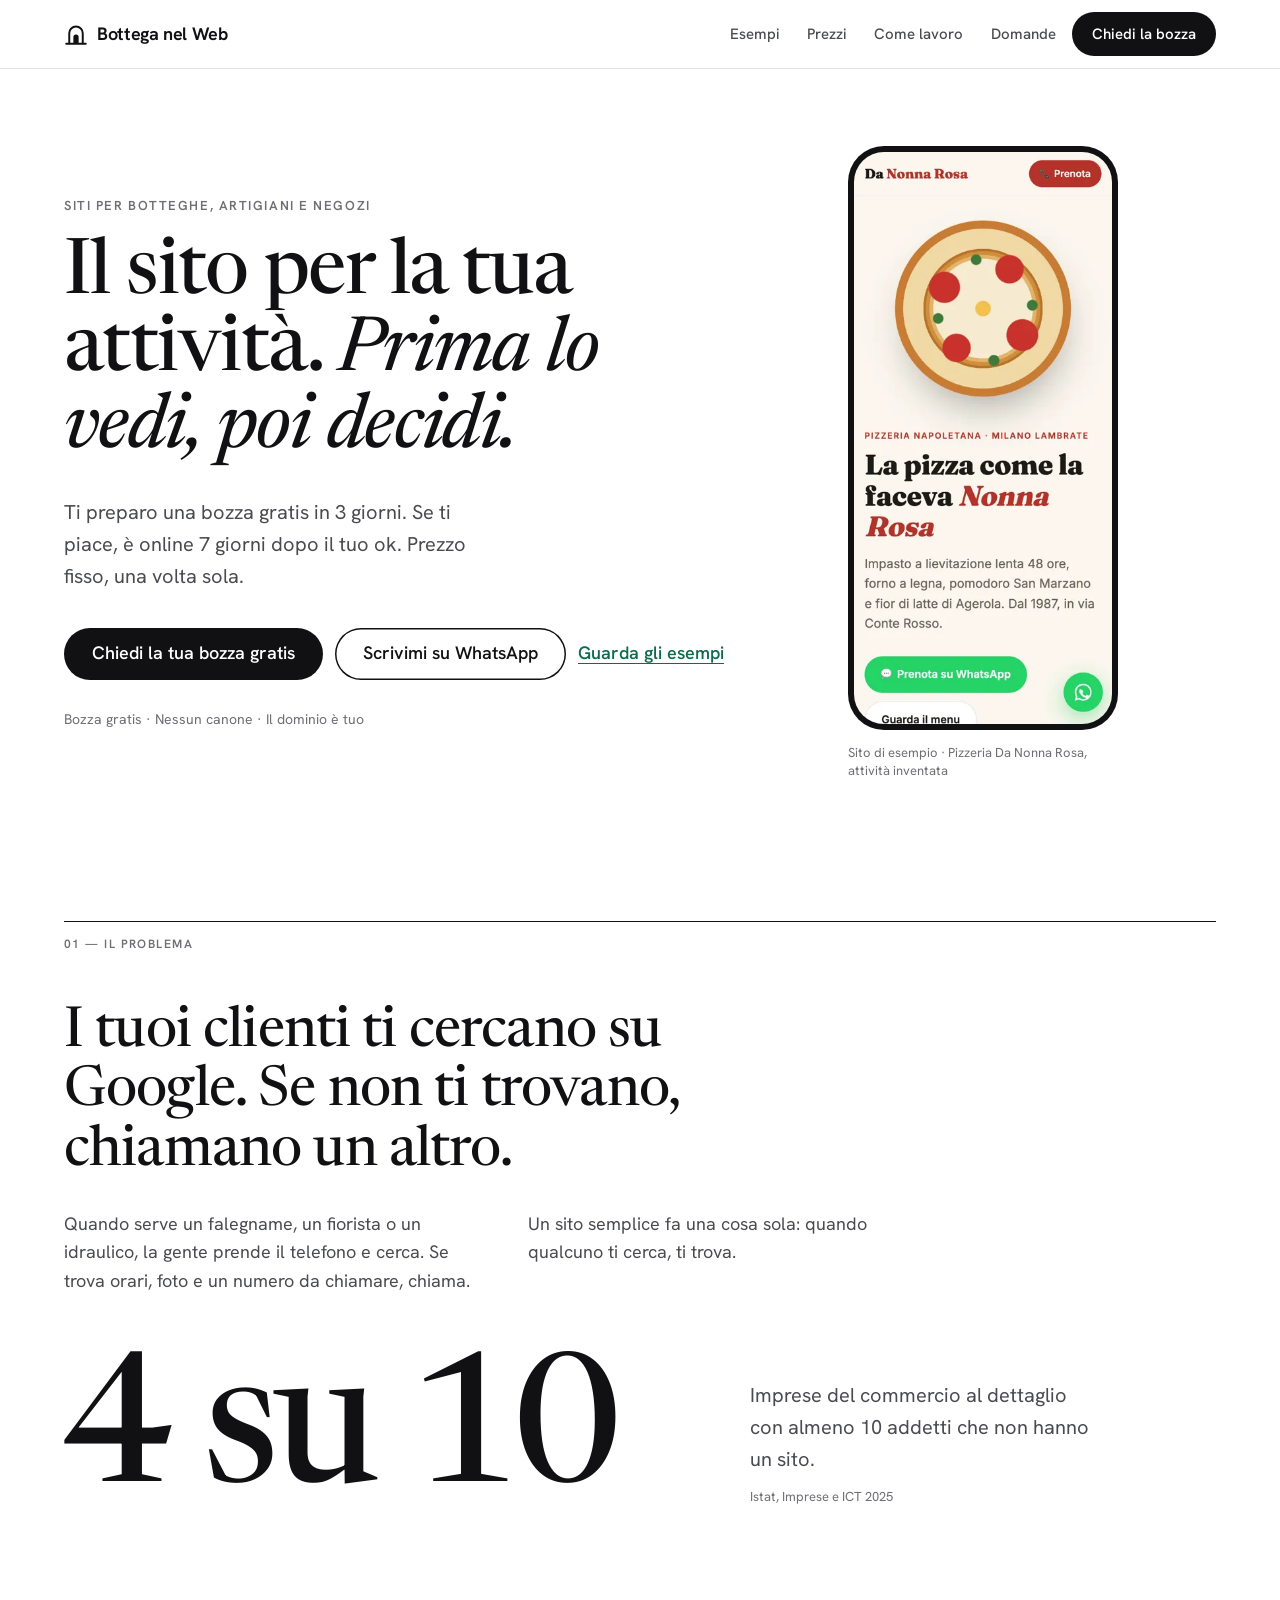
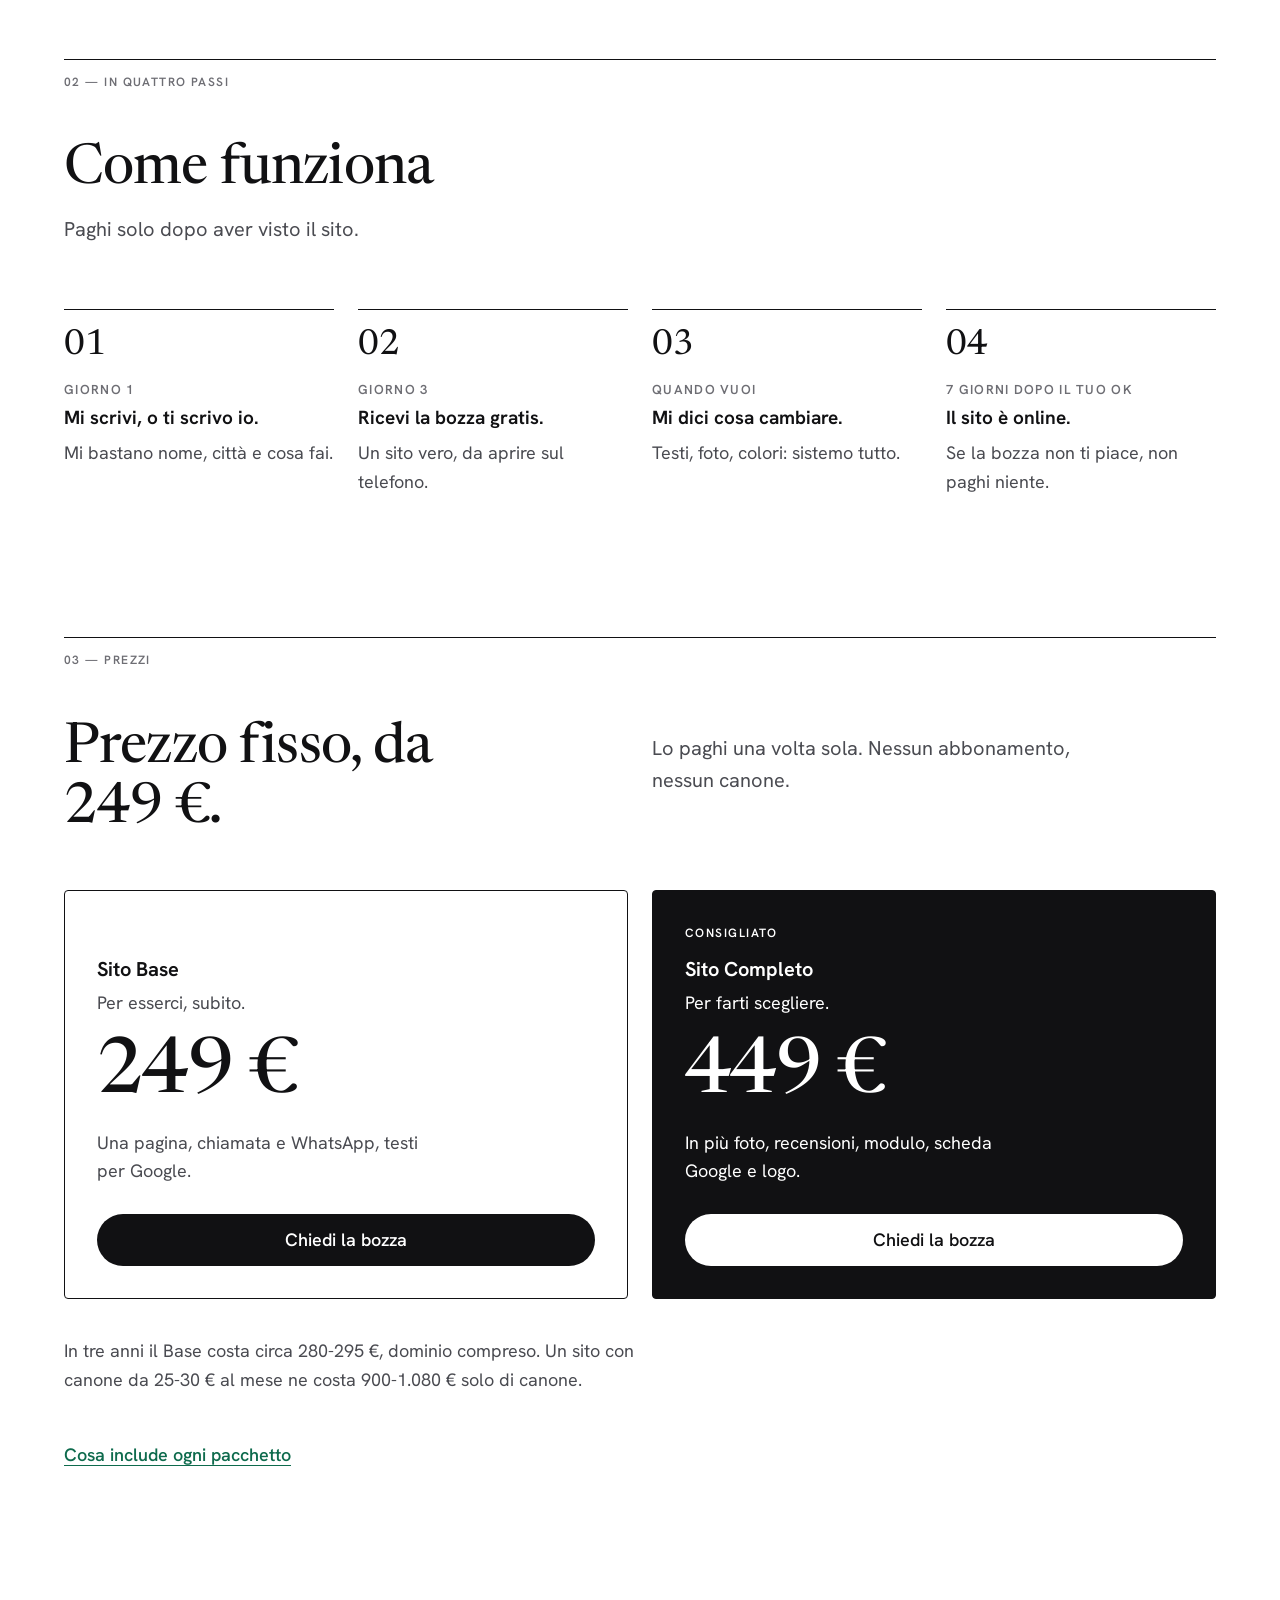
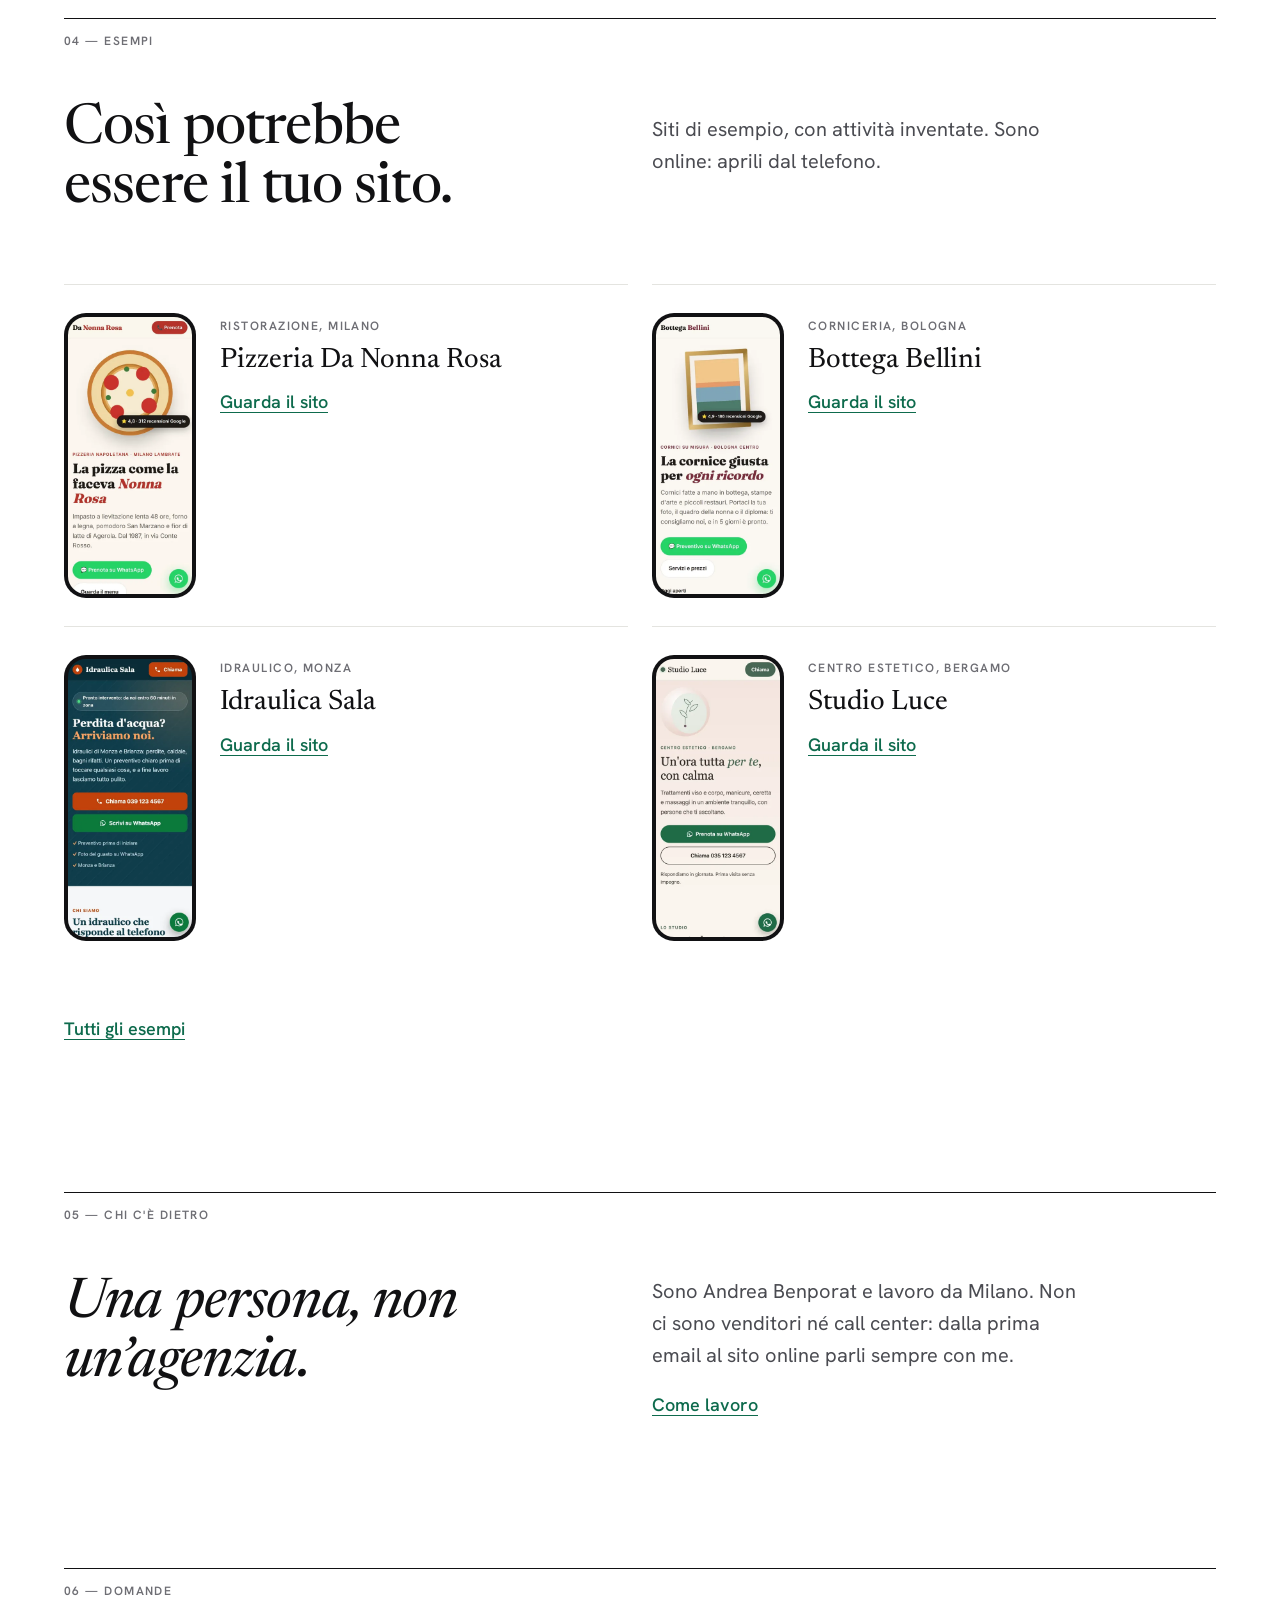
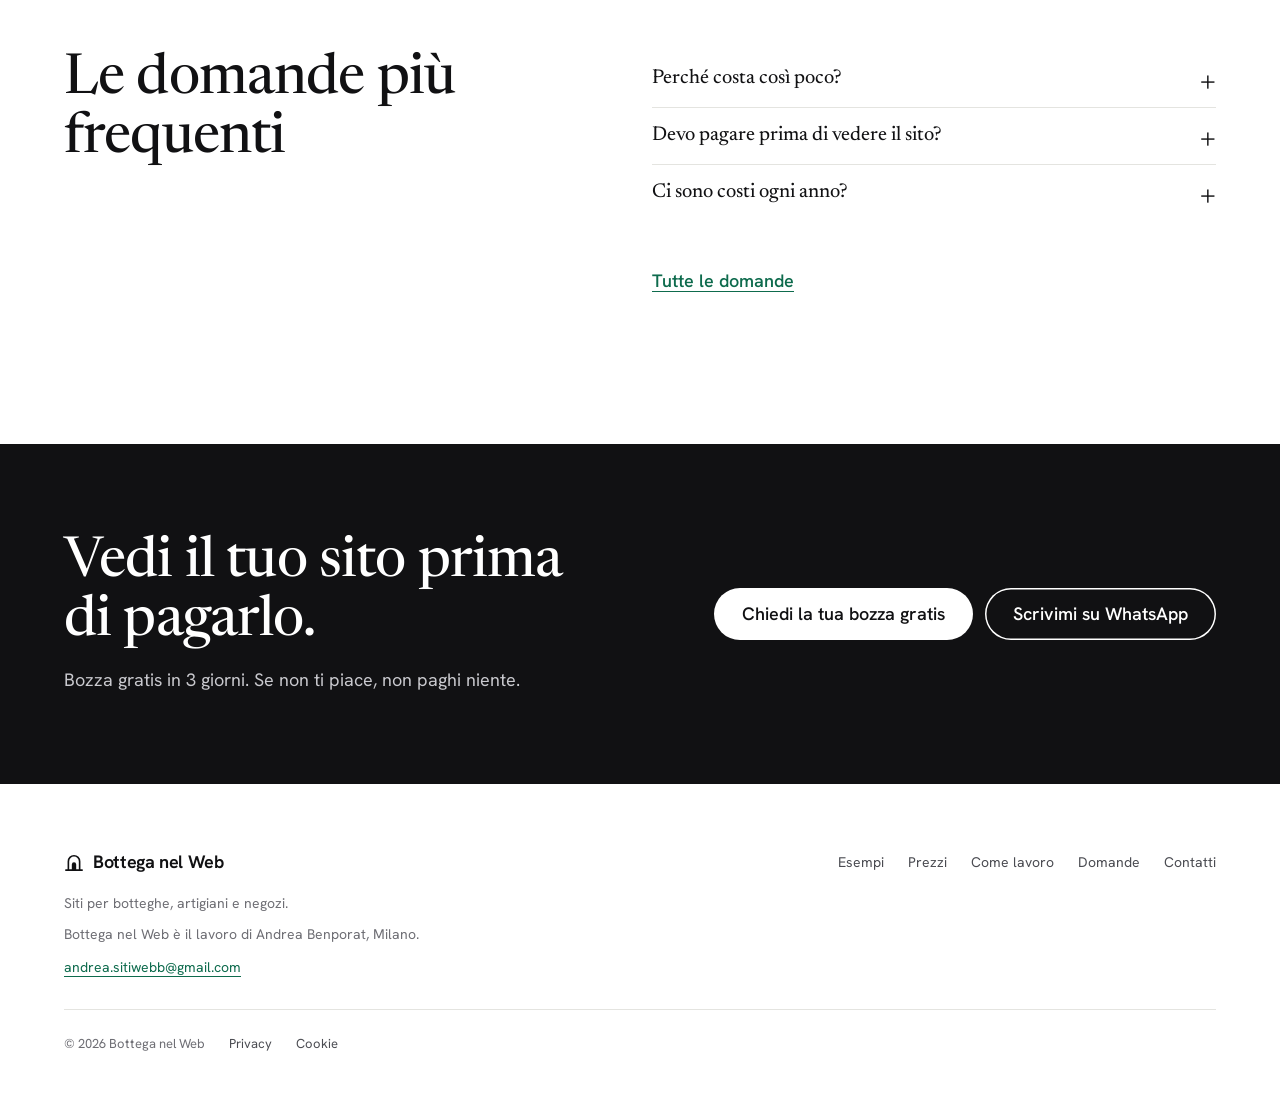
==== commit 9af030be: "Editoriale 2.0" ====
--- a/index.html
+++ b/index.html
@@ -49,7 +49,7 @@
 <div class="azioni"><a class="btn" href="contatti/">Chiedi la tua bozza gratis</a><a class="btn btn-wa" href="https://wa.me/393755681862?text=Ciao%20Andrea%2C%20vorrei%20la%20bozza%20gratis%20per%E2%80%A6">Scrivimi su WhatsApp</a><a class="link" href="esempi/">Guarda gli esempi</a></div>
 <p class="garanzie">Bozza gratis · Nessun canone · Il dominio è tuo</p>
 </div>
-<figure class="hero-fig"><div class="vetro"><img src="img/nr-hero.webp" srcset="img/nr-hero-400.webp 400w, img/nr-hero.webp 780w" sizes="(max-width: 900px) 220px, 300px" srcset="img/nr-hero-400.webp 400w, img/nr-hero.webp 780w" sizes="(max-width: 900px) 220px, 300px" alt="Sito di esempio della Pizzeria Da Nonna Rosa, visto da telefono" width="780" height="1688" fetchpriority="high"></div><figcaption>Sito di esempio · Pizzeria Da Nonna Rosa, attività inventata</figcaption></figure>
+<figure class="hero-fig"><div class="vetro"><img src="img/nr-hero-nb.webp" srcset="img/nr-hero-nb-400.webp 400w, img/nr-hero-nb.webp 780w" sizes="(max-width: 900px) 220px, 300px" srcset="img/nr-hero-nb-400.webp 400w, img/nr-hero-nb.webp 780w" sizes="(max-width: 900px) 220px, 300px" alt="Sito di esempio della Pizzeria Da Nonna Rosa, visto da telefono" width="780" height="1688" fetchpriority="high"></div><figcaption>Sito di esempio · Pizzeria Da Nonna Rosa, attività inventata</figcaption></figure>
 </div>
 </div></header>
 
@@ -66,80 +66,54 @@
 <p class="et"><span class="n">02</span><span class="sep"> — </span>In quattro passi</p>
 <div class="sez-g"><div class="sez-t"><h2 class="h2">Come funziona</h2><p class="sub">Paghi solo dopo aver visto il sito.</p></div></div>
 <ol class="passi">
-<li><span class="quando">Giorno 1</span><b class="titolo">Mi scrivi, o ti scrivo io.</b><i class="pt" aria-hidden="true"></i><span class="desc">Mi bastano nome, città e cosa fai.</span></li>
-<li><span class="quando">Giorno 3</span><b class="titolo">Ricevi la bozza gratis.</b><i class="pt" aria-hidden="true"></i><span class="desc">Un sito vero, da aprire sul telefono.</span></li>
-<li><span class="quando">Quando vuoi</span><b class="titolo">Mi dici cosa cambiare.</b><i class="pt" aria-hidden="true"></i><span class="desc">Testi, foto, colori: sistemo tutto.</span></li>
-<li><span class="quando">7 giorni dopo il tuo ok</span><b class="titolo">Il sito è online.</b><i class="pt" aria-hidden="true"></i><span class="desc">Se la bozza non ti piace, non paghi niente.</span></li>
+<li><span class="quando">Giorno 1</span><b class="titolo">Mi scrivi, o ti scrivo io.</b><span class="desc">Mi bastano nome, città e cosa fai.</span></li>
+<li><span class="quando">Giorno 3</span><b class="titolo">Ricevi la bozza gratis.</b><span class="desc">Un sito vero, da aprire sul telefono.</span></li>
+<li><span class="quando">Quando vuoi</span><b class="titolo">Mi dici cosa cambiare.</b><span class="desc">Testi, foto, colori: sistemo tutto.</span></li>
+<li><span class="quando">7 giorni dopo il tuo ok</span><b class="titolo">Il sito è online.</b><span class="desc">Se la bozza non ti piace, non paghi niente.</span></li>
 </ol>
 </div></section>
 
-<section class="rv sez cosa"><div class="wrap">
-<p class="et"><span class="n">03</span><span class="sep"> — </span>Cosa c'è nel sito</p>
-<div class="sez-g"><div class="sez-t"><h2 class="h2">Quello che i tuoi clienti cercano, al primo colpo.</h2></div>
-<div class="sez-c"><p class="sub">Tre schermate vere di un sito di esempio. Il cliente le trova senza cercare.</p></div></div>
-</div>
-<div class="riga" tabindex="0" role="group" aria-label="Tre schermate di un sito di esempio"><div class="riga-in">
-<figure><div class="vetro"><img src="img/nr-menu.webp" srcset="img/nr-menu-400.webp 400w, img/nr-menu.webp 780w" sizes="(max-width: 900px) 220px, 300px" srcset="img/nr-menu-400.webp 400w, img/nr-menu.webp 780w" sizes="(max-width: 900px) 200px, 300px" alt="Il menu con i prezzi in un sito di esempio" width="780" height="1688" loading="lazy"></div><figcaption><b>Servizi e prezzi</b><span>O il menu, se hai un locale.</span></figcaption></figure>
-<figure><div class="vetro"><img src="img/nr-orari.webp" srcset="img/nr-orari-400.webp 400w, img/nr-orari.webp 780w" sizes="(max-width: 900px) 220px, 300px" srcset="img/nr-orari-400.webp 400w, img/nr-orari.webp 780w" sizes="(max-width: 900px) 200px, 300px" alt="Gli orari e le recensioni Google in un sito di esempio" width="780" height="1688" loading="lazy"></div><figcaption><b>Orari e recensioni</b><span>Chiari, sempre aggiornati.</span></figcaption></figure>
-<figure><div class="vetro"><img src="img/nr-dove.webp" srcset="img/nr-dove-400.webp 400w, img/nr-dove.webp 780w" sizes="(max-width: 900px) 220px, 300px" srcset="img/nr-dove-400.webp 400w, img/nr-dove.webp 780w" sizes="(max-width: 900px) 200px, 300px" alt="Indirizzo, telefono, WhatsApp e mappa in un sito di esempio" width="780" height="1688" loading="lazy"></div><figcaption><b>Chiama, scrivi, arriva</b><span>Telefono, WhatsApp e mappa a un tocco.</span></figcaption></figure>
-</div></div>
-<div class="wrap"><p class="piu">E in più: le foto del tuo lavoro, una pagina pensata per il telefono e testi scritti per farti trovare su Google nella tua zona.</p></div>
-</section>
-
-<section class="rv sez alt" id="prezzi"><div class="wrap">
-<p class="et"><span class="n">04</span><span class="sep"> — </span>Prezzi</p>
+<section class="rv sez" id="prezzi"><div class="wrap">
+<p class="et"><span class="n">03</span><span class="sep"> — </span>Prezzi</p>
 <div class="sez-g"><div class="sez-t"><h2 class="h2">Prezzo fisso, da 249&nbsp;€.</h2></div>
 <div class="sez-c"><p class="sub">Lo paghi una volta sola. Nessun abbonamento, nessun canone.</p></div></div>
-<div class="cartelli">
-<article class="cartello"><p class="cons" aria-hidden="true">&nbsp;</p><h3>Sito Base</h3><p class="prezzo">249 €</p><p class="rg">Una pagina, chiamata e WhatsApp, testi per Google.</p></article>
-<article class="cartello consigliato"><p class="cons">Consigliato</p><h3>Sito Completo</h3><p class="prezzo">449 €</p><p class="rg">In più foto, recensioni, modulo, scheda Google e logo.</p></article>
+<div class="pacchetti home-pacchetti">
+<article class="pacchetto"><p class="cons" aria-hidden="true">&nbsp;</p><h3>Sito Base</h3><p class="per">Per esserci, subito.</p><p class="cifra">249 €</p><p class="rg">Una pagina, chiamata e WhatsApp, testi per Google.</p><a class="btn" href="contatti/">Chiedi la bozza</a></article>
+<article class="pacchetto consigliato"><p class="cons">Consigliato</p><h3>Sito Completo</h3><p class="per">Per farti scegliere.</p><p class="cifra">449 €</p><p class="rg">In più foto, recensioni, modulo, scheda Google e logo.</p><a class="btn btn-chiaro" href="contatti/">Chiedi la bozza</a></article>
 </div>
 <p class="riga-anni">In tre anni il Base costa circa 280-295 €, dominio compreso. Un sito con canone da 25-30 € al mese ne costa 900-1.080 € solo di canone.</p>
 <p class="vai-link"><a class="link" href="prezzi/">Cosa include ogni pacchetto</a></p>
 </div></section>
 
 <section class="rv sez" id="esempi"><div class="wrap">
-<p class="et"><span class="n">05</span><span class="sep"> — </span>Esempi</p>
+<p class="et"><span class="n">04</span><span class="sep"> — </span>Esempi</p>
 <div class="sez-g"><div class="sez-t"><h2 class="h2">Così potrebbe essere il tuo sito.</h2></div>
 <div class="sez-c"><p class="sub">Siti di esempio, con attività inventate. Sono online: aprili dal telefono.</p></div></div>
-<div class="demo"><a class="demo-c" href="https://benpo-python.github.io/demo-pizzeria/"><div class="vetro"><img src="img/nr-hero.webp" srcset="img/nr-hero-400.webp 400w, img/nr-hero.webp 780w" sizes="(max-width: 900px) 220px, 300px" srcset="img/nr-hero-400.webp 400w, img/nr-hero.webp 780w" sizes="(max-width: 900px) 150px, 150px" alt="Pagina iniziale del sito di esempio Da Nonna Rosa" width="780" height="1688" loading="lazy"></div><span class="demo-t"><span class="cat">Ristorazione, Milano</span><span class="nome">Pizzeria Da Nonna Rosa</span><span class="vai">Guarda il sito</span></span></a><a class="demo-c" href="https://benpo-python.github.io/negozio-demo/"><div class="vetro"><img src="img/bl-hero.webp" srcset="img/bl-hero-400.webp 400w, img/bl-hero.webp 780w" sizes="(max-width: 900px) 220px, 300px" srcset="img/bl-hero-400.webp 400w, img/bl-hero.webp 780w" sizes="(max-width: 900px) 150px, 150px" alt="Pagina iniziale del sito di esempio Bottega Bellini" width="780" height="1688" loading="lazy"></div><span class="demo-t"><span class="cat">Corniceria, Bologna</span><span class="nome">Bottega Bellini</span><span class="vai">Guarda il sito</span></span></a><a class="demo-c" href="https://benpo-python.github.io/demo-idraulico/"><div class="vetro"><img src="img/id-hero.webp" srcset="img/id-hero-400.webp 400w, img/id-hero.webp 780w" sizes="(max-width: 900px) 220px, 300px" srcset="img/id-hero-400.webp 400w, img/id-hero.webp 780w" sizes="(max-width: 900px) 150px, 150px" alt="Pagina iniziale del sito di esempio Idraulica Sala" width="780" height="1688" loading="lazy"></div><span class="demo-t"><span class="cat">Idraulico, Monza</span><span class="nome">Idraulica Sala</span><span class="vai">Guarda il sito</span></span></a><a class="demo-c" href="https://benpo-python.github.io/demo-estetica/"><div class="vetro"><img src="img/es-hero.webp" srcset="img/es-hero-400.webp 400w, img/es-hero.webp 780w" sizes="(max-width: 900px) 220px, 300px" srcset="img/es-hero-400.webp 400w, img/es-hero.webp 780w" sizes="(max-width: 900px) 150px, 150px" alt="Pagina iniziale del sito di esempio Studio Luce" width="780" height="1688" loading="lazy"></div><span class="demo-t"><span class="cat">Centro estetico, Bergamo</span><span class="nome">Studio Luce</span><span class="vai">Guarda il sito</span></span></a></div>
-<p class="vai-link"><a class="link" href="esempi/">Tutti gli esempi</a></p>
-</div></section>
+</div>
+<div class="demo-riga" tabindex="0" role="group" aria-label="Siti di esempio"><div class="demo"><a class="demo-c" href="https://benpo-python.github.io/demo-pizzeria/"><div class="vetro"><img src="img/nr-hero.webp" srcset="img/nr-hero-400.webp 400w, img/nr-hero.webp 780w" sizes="(max-width: 900px) 220px, 300px" srcset="img/nr-hero-400.webp 400w, img/nr-hero.webp 780w" sizes="(max-width: 900px) 72vw, 150px" alt="Pagina iniziale del sito di esempio Da Nonna Rosa" width="780" height="1688" loading="lazy"></div><span class="demo-t"><span class="cat">Ristorazione, Milano</span><span class="nome">Pizzeria Da Nonna Rosa</span><span class="vai">Guarda il sito</span></span></a><a class="demo-c" href="https://benpo-python.github.io/negozio-demo/"><div class="vetro"><img src="img/bl-hero.webp" srcset="img/bl-hero-400.webp 400w, img/bl-hero.webp 780w" sizes="(max-width: 900px) 220px, 300px" srcset="img/bl-hero-400.webp 400w, img/bl-hero.webp 780w" sizes="(max-width: 900px) 72vw, 150px" alt="Pagina iniziale del sito di esempio Bottega Bellini" width="780" height="1688" loading="lazy"></div><span class="demo-t"><span class="cat">Corniceria, Bologna</span><span class="nome">Bottega Bellini</span><span class="vai">Guarda il sito</span></span></a><a class="demo-c" href="https://benpo-python.github.io/demo-idraulico/"><div class="vetro"><img src="img/id-hero.webp" srcset="img/id-hero-400.webp 400w, img/id-hero.webp 780w" sizes="(max-width: 900px) 220px, 300px" srcset="img/id-hero-400.webp 400w, img/id-hero.webp 780w" sizes="(max-width: 900px) 72vw, 150px" alt="Pagina iniziale del sito di esempio Idraulica Sala" width="780" height="1688" loading="lazy"></div><span class="demo-t"><span class="cat">Idraulico, Monza</span><span class="nome">Idraulica Sala</span><span class="vai">Guarda il sito</span></span></a><a class="demo-c" href="https://benpo-python.github.io/demo-estetica/"><div class="vetro"><img src="img/es-hero.webp" srcset="img/es-hero-400.webp 400w, img/es-hero.webp 780w" sizes="(max-width: 900px) 220px, 300px" srcset="img/es-hero-400.webp 400w, img/es-hero.webp 780w" sizes="(max-width: 900px) 72vw, 150px" alt="Pagina iniziale del sito di esempio Studio Luce" width="780" height="1688" loading="lazy"></div><span class="demo-t"><span class="cat">Centro estetico, Bergamo</span><span class="nome">Studio Luce</span><span class="vai">Guarda il sito</span></span></a></div></div>
+<div class="wrap"><p class="vai-link"><a class="link" href="esempi/">Tutti gli esempi</a></p></div>
+</section>
 
 <section class="rv sez alt chi"><div class="wrap">
-<p class="et"><span class="n">06</span><span class="sep"> — </span>Chi c'è dietro</p>
+<p class="et"><span class="n">05</span><span class="sep"> — </span>Chi c'è dietro</p>
 <div class="sez-g"><div class="sez-t"><h2 class="h2">Una persona, non un&rsquo;agenzia.</h2></div>
 <div class="sez-c"><p class="p">Sono Andrea Benporat e lavoro da Milano. Non ci sono venditori né call center: dalla prima email al sito online parli sempre con me.</p><p><a class="link" href="come-lavoro/">Come lavoro</a></p></div></div>
 </div></section>
 
 <section class="rv sez" id="domande"><div class="wrap">
-<p class="et"><span class="n">07</span><span class="sep"> — </span>Domande</p>
+<p class="et"><span class="n">06</span><span class="sep"> — </span>Domande</p>
 <div class="sez-g"><div class="sez-t"><h2 class="h2">Le domande più frequenti</h2></div>
 <div class="sez-c"><div class="domande">
-<div><h3>Perché costa così poco?</h3><p>Lavoro da solo, senza ufficio né venditori, e faccio solo siti semplici, con un metodo che ripeto ogni volta. Non devo recuperare il prezzo con un abbonamento: lo paghi una volta e basta.</p></div>
-<div><h3>Devo pagare prima di vedere il sito?</h3><p>No. Prima ricevi la bozza gratis. Paghi solo se ti piace e dai l'ok.</p></div>
-<div><h3>Ci sono costi ogni anno?</h3><p>Solo il dominio, circa 10-15 € l'anno, a tuo nome. Nel Completo il primo anno è incluso. Nessun abbonamento.</p></div>
+<details><summary>Perché costa così poco?</summary><p>Lavoro da solo, senza ufficio né venditori, e faccio solo siti semplici, con un metodo che ripeto ogni volta. Non devo recuperare il prezzo con un abbonamento: lo paghi una volta e basta.</p></details>
+<details><summary>Devo pagare prima di vedere il sito?</summary><p>No. Prima ricevi la bozza gratis. Paghi solo se ti piace e dai l'ok.</p></details>
+<details><summary>Ci sono costi ogni anno?</summary><p>Solo il dominio, circa 10-15 € l'anno, a tuo nome. Nel Completo il primo anno è incluso. Nessun abbonamento.</p></details>
 </div><p class="vai-link"><a class="link" href="domande/">Tutte le domande</a></p></div></div>
-</div></section>
-
-<section class="rv sez alt"><div class="wrap">
-<p class="et"><span class="n">08</span><span class="sep"> — </span>Per iniziare</p>
-<div class="sez-g serve">
-<div class="sez-t"><h2 class="h2">Per iniziare bastano cinque minuti.</h2><p class="p">Mi mandi queste cose, anche in un messaggio. Al resto penso io: testi, foto, colori, pubblicazione.</p><p><a class="link" href="contatti/">Chiedi la bozza gratis</a></p></div>
-<ol class="sez-c elenco">
-<li><span class="nn">1</span><span><b>Nome e indirizzo</b><small>Come ti trovano i clienti.</small></span></li>
-<li><span class="nn">2</span><span><b>Orari</b><small>Anche quelli d'estate o dei festivi.</small></span></li>
-<li><span class="nn">3</span><span><b>Cosa fai</b><small>E, se vuoi, i prezzi o il menu.</small></span></li>
-<li><span class="nn">4</span><span><b>Qualche foto</b><small>Vanno bene anche quelle del telefono.</small></span></li>
-<li><span class="nn">5</span><span><b>Il sito vecchio</b><small>Solo se ce l'hai: incolla il link.</small></span></li>
-</ol></div>
 </div></section>
 
 <section class="rv scura"><div class="wrap chiusura">
 <div><h2 class="h2">Vedi il tuo sito prima di pagarlo.</h2><p>Bozza gratis in 3 giorni. Se non ti piace, non paghi niente.</p></div>
 <div class="chiusura-az"><a class="btn btn-chiaro" href="contatti/">Chiedi la tua bozza gratis</a><a class="btn btn-wa" href="https://wa.me/393755681862?text=Ciao%20Andrea%2C%20vorrei%20la%20bozza%20gratis%20per%E2%80%A6">Scrivimi su WhatsApp</a></div>
 </div></section>
-
 </main>
 <footer class="piede"><div class="wrap">
 <div class="riga1"><div class="marchio"><a class="logo" href="./"><svg width="20" height="20" viewBox="0 0 32 32" aria-hidden="true"><path d="M7 29V15a9 9 0 0 1 18 0v14" fill="none" stroke="currentColor" stroke-width="2.6"/><path d="M3 29h26" stroke="currentColor" stroke-width="2.6" stroke-linecap="round"/><path d="M12.5 29v-9a3.5 3.5 0 0 1 7 0v9z" fill="currentColor"/></svg><span>Bottega nel Web</span></a><p>Siti per botteghe, artigiani e negozi.</p><p>Bottega nel Web è il lavoro di Andrea Benporat, Milano.</p><a class="mail" href="mailto:andrea.sitiwebb@gmail.com">andrea.sitiwebb@gmail.com</a></div>
--- a/assets/stile.css
+++ b/assets/stile.css
@@ -87,7 +87,7 @@
 .occhiello{font-size:13px;font-weight:600;text-transform:uppercase;letter-spacing:.12em;color:var(--t3)}
 .hero .h1{margin-top:20px;max-width:12ch}
 .azioni{margin-top:36px;display:flex;flex-wrap:wrap;align-items:center;gap:12px 16px}
-.azioni .link{margin-left:8px}
+.azioni .link{margin-left:0}
 .garanzie{margin-top:28px;font-size:14px;color:var(--t3)}
 .hero-fig figcaption{margin-top:14px;font-size:13px;color:var(--t3);line-height:1.4}
 @media (max-width:900px){
@@ -234,7 +234,7 @@
 /* esempi */
 .esempio{padding:clamp(48px,6vw,88px) 0}
 .esempio.alt{background:var(--alt)}
-.esempio .wrap{display:grid;grid-template-columns:repeat(auto-fit,minmax(320px,1fr));gap:40px 64px;align-items:center}
+.esempio .wrap{display:grid;grid-template-columns:repeat(auto-fit,minmax(min(320px,100%),1fr));gap:40px 64px;align-items:center}
 .esempio .tel{display:flex;gap:16px;justify-content:center}
 .esempio .tel .phone{width:clamp(170px,17vw,230px);max-width:calc(50% - 8px);border-radius:28px;padding:5px}
 .esempio .tel .phone img{border-radius:23px}
@@ -247,29 +247,19 @@
 .esempio .avviso{margin-top:4px;font-size:13px;color:var(--t3)}
 
 /* prezzi: cartellini */
-.pacchetti{margin-top:clamp(32px,4vw,52px);display:grid;grid-template-columns:repeat(auto-fit,minmax(300px,1fr));gap:40px 64px}
-.pacchetto{border-top:1px solid var(--linea-forte);padding-top:18px}
-.pacchetto .testa{display:flex;justify-content:space-between;align-items:baseline;gap:16px}
-.pacchetto .testa>div{min-width:0}
-.pacchetto h2{font-weight:650;font-size:20px;font-family:var(--sans)}
-.pacchetto .cifra{font-family:var(--serif);font-weight:450;font-variant-numeric:lining-nums;font-size:clamp(48px,5vw,72px);letter-spacing:-.02em;line-height:1}
-.pacchetto .per{margin-top:6px;color:var(--t2)}
-.pacchetto ul{margin-top:20px;font-size:15px}
-.pacchetto li{padding:9px 0;border-top:1px solid var(--linea)}
-.pacchetto li.n{color:var(--t2)}
-.doppia{margin-top:48px;display:grid;grid-template-columns:repeat(auto-fit,minmax(300px,1fr));gap:32px 64px;font-size:15px}
+.doppia{margin-top:48px;display:grid;grid-template-columns:repeat(auto-fit,minmax(min(300px,100%),1fr));gap:32px 64px;font-size:15px}
 .doppia b{display:block;font-weight:650}
 .doppia p{margin-top:8px;color:var(--t2)}
 .tre-anni{margin-top:56px}
 .tre-anni h2{font-family:var(--serif);font-weight:450;font-size:28px;letter-spacing:-.02em}
 .tre-anni .dopo{margin-top:20px;gap:24px 40px}
 .nota-tre{margin-top:20px;font-size:15px;color:var(--t2);max-width:60ch}
-.dopo{margin-top:clamp(32px,4vw,48px);display:grid;grid-template-columns:repeat(auto-fit,minmax(260px,1fr));gap:32px 40px}
+.dopo{margin-top:clamp(32px,4vw,48px);display:grid;grid-template-columns:repeat(auto-fit,minmax(min(260px,100%),1fr));gap:32px 40px}
 .dopo-c{border-top:1px solid var(--inchiostro);padding-top:16px}
 .dopo-c b{display:block;font-family:var(--serif);font-weight:450;font-size:20px;line-height:1.25}
 .dopo-c span{display:block;margin-top:6px;color:var(--t2)}
 .dopo-link{margin-top:36px;display:flex;flex-wrap:wrap;gap:0 28px;font-size:15px}
-.domande-lista{display:grid;grid-template-columns:repeat(auto-fit,minmax(320px,1fr));column-gap:64px}
+.domande-lista{display:grid;grid-template-columns:repeat(auto-fit,minmax(min(320px,100%),1fr));column-gap:64px}
 .domande-lista>div{padding:20px 0;border-top:1px solid var(--linea)}
 .domande-lista h3{font-family:var(--serif);font-weight:450;font-size:21px;line-height:1.3}
 .domande-lista p{margin-top:6px;color:var(--t2)}
@@ -278,7 +268,7 @@
 
 /* come lavoro */
 .cl-apertura{padding:clamp(56px,7vw,96px) 0 clamp(48px,6vw,80px)}
-.cl-griglia{display:grid;grid-template-columns:repeat(auto-fit,minmax(320px,1fr));gap:48px 80px;align-items:center}
+.cl-griglia{display:grid;grid-template-columns:repeat(auto-fit,minmax(min(320px,100%),1fr));gap:48px 80px;align-items:center}
 .cl-nota{margin-top:18px;max-width:38ch;color:var(--t2)}
 .cl-fig{margin:0;display:flex;flex-direction:column;align-items:center}
 .cl-fig .phone{width:clamp(200px,19vw,260px)}
@@ -286,13 +276,13 @@
 .chisono{max-width:56ch}
 .chisono p+p{margin-top:16px}
 .chisono p{color:var(--t2)}
-.mano{display:grid;grid-template-columns:repeat(auto-fit,minmax(300px,1fr));gap:32px 80px;align-items:start}
-.mano-lista{display:grid;grid-template-columns:repeat(auto-fit,minmax(240px,1fr));column-gap:40px}
+.mano{display:grid;grid-template-columns:repeat(auto-fit,minmax(min(300px,100%),1fr));gap:32px 80px;align-items:start}
+.mano-lista{display:grid;grid-template-columns:repeat(auto-fit,minmax(min(240px,100%),1fr));column-gap:40px}
 .riga-t{padding:18px 0;border-top:1px solid var(--linea)}
 .riga-t b{display:block;font-weight:650}
 .riga-t span{display:block;margin-top:2px;color:var(--t2)}
 .tappe{margin-top:clamp(32px,4vw,48px)}
-.tappa{border-top:1px solid var(--inchiostro);padding:22px 0 26px;display:grid;grid-template-columns:repeat(auto-fit,minmax(240px,1fr));gap:14px 40px}
+.tappa{border-top:1px solid var(--inchiostro);padding:22px 0 26px;display:grid;grid-template-columns:repeat(auto-fit,minmax(min(240px,100%),1fr));gap:14px 40px}
 .tappa.t2{border-top-color:var(--linea)}
 .tappa.t3{border-top-color:var(--accento)}
 .tappa .quando{font-size:14px;font-weight:600;color:var(--t2)}
@@ -301,14 +291,14 @@
 .tappa .et{font-size:13px;font-weight:650;letter-spacing:.1em;text-transform:uppercase;color:var(--t2)}
 .tappa .et::before,.tappa .et::after{content:none}
 .tappa p{margin-top:4px}
-.fno{margin-top:clamp(32px,4vw,48px);display:grid;grid-template-columns:repeat(auto-fit,minmax(300px,1fr));gap:32px 64px}
+.fno{margin-top:clamp(32px,4vw,48px);display:grid;grid-template-columns:repeat(auto-fit,minmax(min(300px,100%),1fr));gap:32px 64px}
 .fno-t{font-family:var(--serif);font-weight:450;font-size:22px;padding-bottom:10px}
 .fno ul{border-bottom:1px solid var(--linea)}
 .fno li{padding:14px 0;border-top:1px solid var(--linea)}
 .fno .no{color:var(--t2)}
 
 /* contatti */
-.contatti-griglia{display:grid;grid-template-columns:repeat(auto-fit,minmax(300px,1fr));gap:40px 80px;align-items:start}
+.contatti-griglia{display:grid;grid-template-columns:repeat(auto-fit,minmax(min(300px,100%),1fr));gap:40px 80px;align-items:start}
 .tre{margin-top:32px;font-size:15px}
 .tre li{padding:12px 0;border-top:1px solid var(--linea)}
 .tre li:last-child{border-bottom:1px solid var(--linea)}
@@ -320,7 +310,7 @@
 .modulo input{height:52px;border:1px solid var(--t3);border-radius:12px;padding:0 16px;font:inherit;font-weight:400;font-size:16px;background:#fff;color:var(--inchiostro)}
 .modulo input[aria-invalid="true"]{border-color:#B3261E}
 .modulo .errore{color:#B3261E;font-weight:500;font-size:13px}
-.modulo .due{display:grid;grid-template-columns:repeat(auto-fit,minmax(160px,1fr));gap:18px;color:inherit}
+.modulo .due{display:grid;grid-template-columns:repeat(auto-fit,minmax(min(160px,100%),1fr));gap:18px;color:inherit}
 .modulo button{margin-top:6px;min-height:54px;border:0;border-radius:999px;background:var(--inchiostro);color:#fff;font:inherit;font-weight:600;cursor:pointer}
 .modulo button:hover{background:#2c2d33}
 .modulo button:disabled{opacity:.7}
@@ -341,3 +331,86 @@
 .cl-fig .phone{border-radius:34px}
 .tappa .et{border-top:0;padding-top:0}
 .cons{display:block;font-style:normal}
+
+/* ================= Editoriale 2.0 ================= */
+/* hero */
+.azioni{column-gap:12px}
+.azioni .link{padding:0}
+
+/* il problema: titolo su 8 colonne, paragrafi affiancati sotto */
+.problema .sez-t{grid-column:1/9}
+.problema .due{grid-column:1/-1;grid-template-columns:1fr 1fr;gap:20px 48px;max-width:880px}
+@media (max-width:900px){.problema .sez-t{grid-column:1/-1}.problema .due{grid-template-columns:1fr}}
+
+/* come funziona: numeri piccoli da computer, blocchi bassi da telefono */
+.passi li::before{font-size:36px;margin-bottom:16px}
+@media (max-width:560px){
+  .passi{margin-top:28px;gap:0}
+  .passi li{display:grid;grid-template-columns:auto 1fr;column-gap:10px;align-items:baseline;border-top:1px solid var(--linea);padding:16px 0}
+  .passi li::before{content:counter(p,decimal-leading-zero) " ·";font-size:22px;margin:0}
+  .passi .quando{grid-column:2}
+  .passi .titolo,.passi .desc{grid-column:1/-1}
+  .passi .titolo{margin-top:4px;font-size:18px}
+  .passi .desc{margin-top:2px}
+  .passi li:first-child{border-top:1px solid var(--linea-forte)}
+}
+
+/* prezzi: il Completo salta all'occhio, in nero */
+.pacchetti{margin-top:clamp(32px,4vw,52px);display:grid;grid-template-columns:1fr 1fr;gap:24px;align-items:stretch}
+.pacchetto{display:flex;flex-direction:column;align-items:flex-start;background:#fff;color:var(--inchiostro);border:1px solid var(--inchiostro);border-radius:4px;padding:32px}
+.pacchetto h3{margin-top:10px;font-family:var(--sans);font-weight:650;font-size:20px;letter-spacing:0}
+.pacchetto .per{margin-top:4px;color:var(--t2)}
+.pacchetto .cifra{margin-top:18px;font-family:var(--serif);font-weight:450;font-variant-numeric:lining-nums;font-size:clamp(56px,6vw,84px);line-height:1;letter-spacing:-.02em}
+.pacchetto .rg{margin-top:16px;color:var(--t2);max-width:34ch}
+.pacchetto ul{margin-top:16px;width:100%;font-size:15px;color:var(--inchiostro)}
+.pacchetto li{padding:9px 0;border-top:1px solid var(--linea)}
+.pacchetto li.n{color:var(--t2)}
+.pacchetto .btn{margin-top:auto;align-self:stretch}
+.pacchetto .rg+.btn,.pacchetto ul+.btn{margin-top:28px}
+.pacchetto .cons{margin:0}
+.pacchetto.consigliato{background:var(--inchiostro);border-color:var(--inchiostro);color:#fff}
+.pacchetto.consigliato .cons{color:#fff;font-weight:600}
+.pacchetto.consigliato .per,.pacchetto.consigliato .rg,.pacchetto.consigliato li.n{color:#fff}
+.pacchetto.consigliato li{border-top-color:rgba(255,255,255,.28);color:#fff}
+.pacchetto.consigliato .btn{background:#fff;color:var(--inchiostro)}
+.pacchetto.consigliato .btn:hover{background:var(--alt)}
+.pacchetto.consigliato :focus-visible{outline-color:#fff}
+.riga-anni{margin-top:clamp(28px,3vw,40px);max-width:62ch;color:var(--t2)}
+@media (max-width:700px){.pacchetti{grid-template-columns:1fr}.pacchetto{padding:24px}}
+.dom-prezzi{padding-bottom:0}
+
+/* esempi: griglia 2x2 da computer, riga scorrevole da telefono */
+@media (max-width:760px){
+  .demo-riga{margin-top:28px;overflow-x:auto;scroll-snap-type:x mandatory;-webkit-overflow-scrolling:touch;padding-bottom:8px}
+  .demo-riga .demo{margin:0;display:flex;width:max-content;gap:16px;padding:0 24px}
+  .demo-riga .demo-c{flex:0 0 72vw;max-width:300px;flex-direction:column;gap:14px;padding:0;border-top:0;scroll-snap-align:start}
+  .demo-riga .demo-c .vetro{flex:none;width:100%;aspect-ratio:390/330;border-radius:28px 28px 8px 8px;padding:5px}
+  .demo-riga .demo-c .vetro img{border-radius:23px 23px 4px 4px}
+  .demo-riga .demo-t{padding-top:0}
+}
+.demo-riga .demo{margin-top:clamp(40px,5vw,64px)}
+@media (min-width:761px){.demo-riga{max-width:var(--w);margin:0 auto;padding:0 24px}}
+
+/* domande richiudibili */
+.domande details{border-top:1px solid var(--linea)}
+.domande details:first-child{border-top:0}
+.domande summary{display:flex;align-items:center;justify-content:space-between;gap:16px;min-height:56px;padding:10px 0;cursor:pointer;list-style:none;font-family:var(--serif);font-weight:450;font-size:20px;line-height:1.25}
+.domande summary::-webkit-details-marker{display:none}
+.domande summary::after{content:"+";flex:0 0 auto;font-family:var(--sans);font-weight:300;font-size:28px;line-height:1}
+.domande details[open] summary::after{content:"\2212"}
+.domande details p{margin:0 0 18px;color:var(--t2);max-width:60ch}
+
+/* contatti: "per iniziare" sotto il modulo (telefono) o sotto la colonna sinistra (computer) */
+.contatti-griglia{grid-template-columns:1fr}
+@media (min-width:900px){
+  .contatti-griglia{grid-template-columns:1fr 1fr;grid-template-rows:auto 1fr}
+  .contatti-griglia>.modulo{grid-column:2;grid-row:1/3}
+  .contatti-griglia>.serve-c{grid-column:1;grid-row:2}
+}
+.serve-c{margin-top:8px}
+.serve-c h2{font-family:var(--serif);font-weight:450;font-size:clamp(30px,3.4vw,40px);line-height:1.08;letter-spacing:-.015em}
+.serve-c .p{margin-top:12px;max-width:40ch}
+.serve-c .elenco{margin-top:20px}
+@media (max-width:900px){.sez-g{gap:12px 24px;margin-top:24px}.sub{font-size:18px}}
+@media (max-width:700px){.pacchetto .cons[aria-hidden]{display:none}.pacchetti{gap:16px;margin-top:24px}.pacchetto .cifra{margin-top:12px;font-size:56px}.pacchetto .rg+.btn,.pacchetto ul+.btn{margin-top:20px}.riga-anni{margin-top:24px}.vai-link{margin-top:16px}}
+@media (max-width:560px){.passi{margin-top:20px}.passi li{padding:14px 0}}
